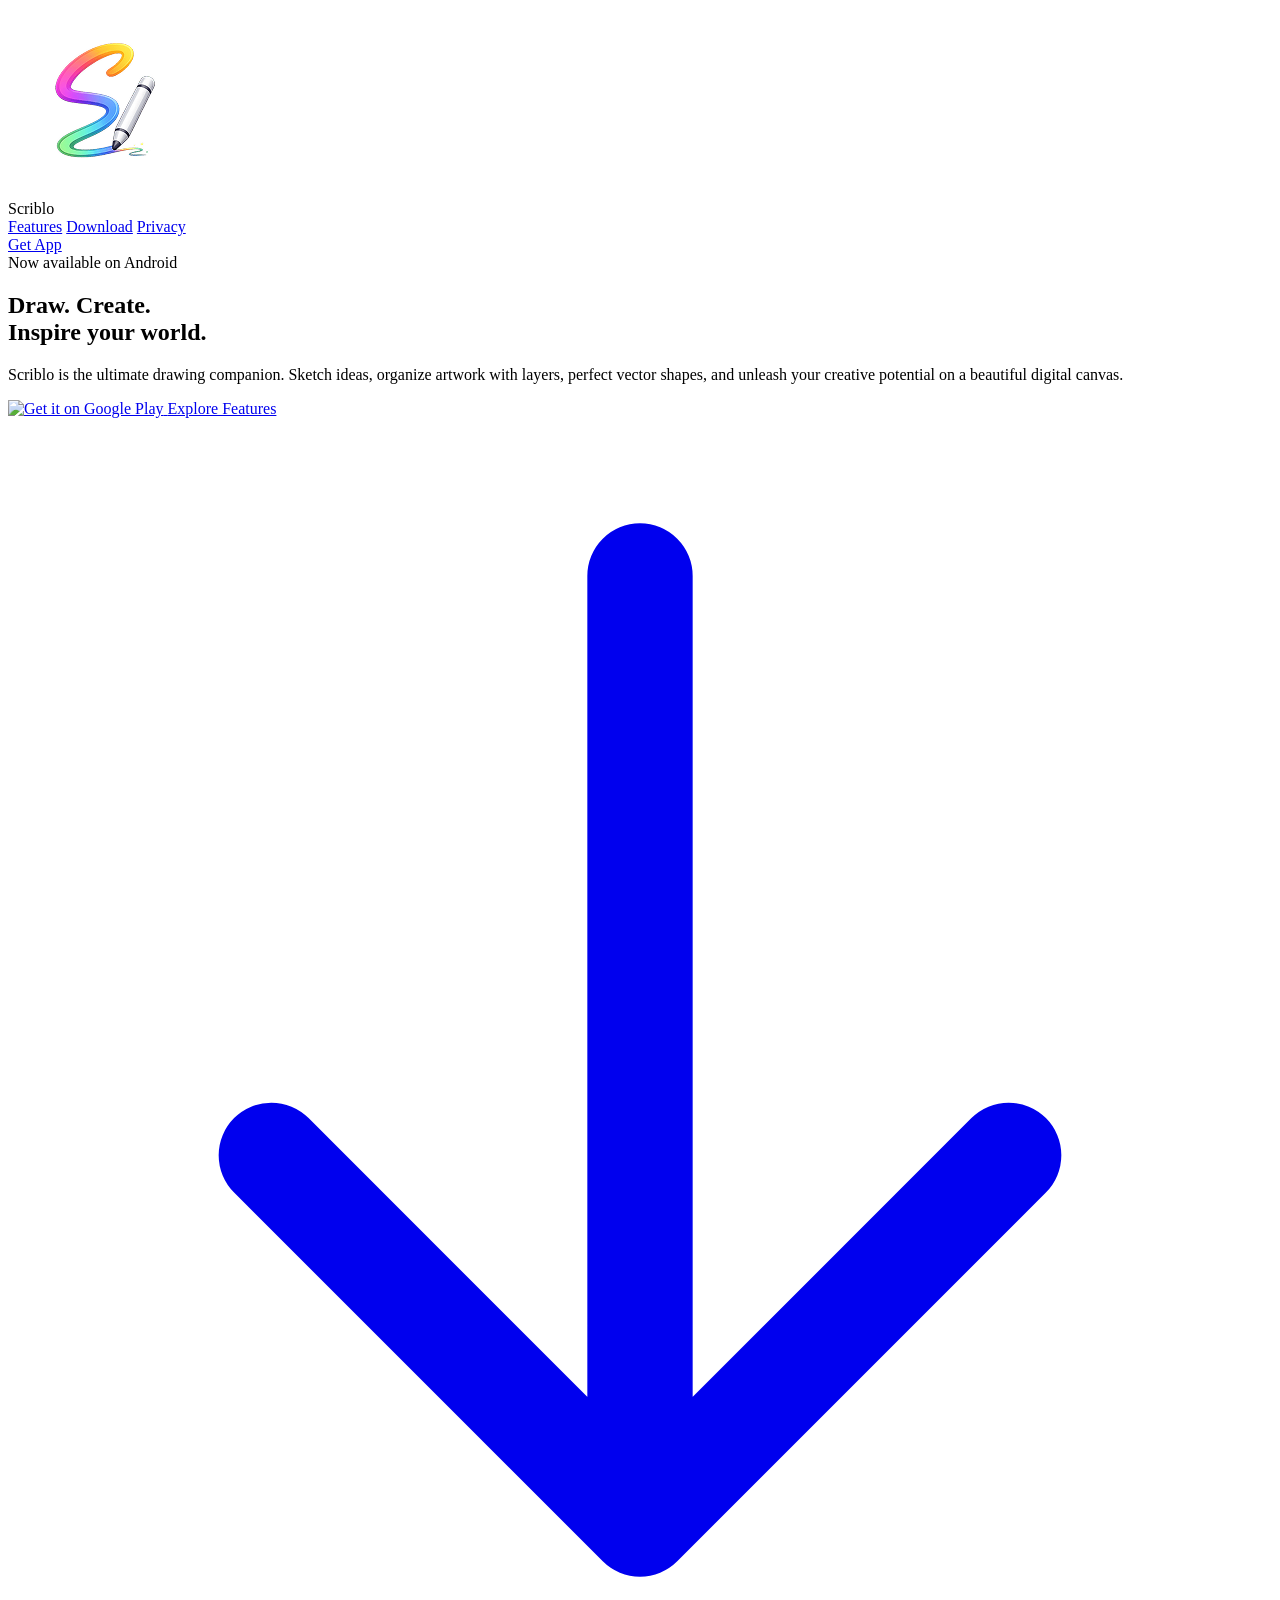
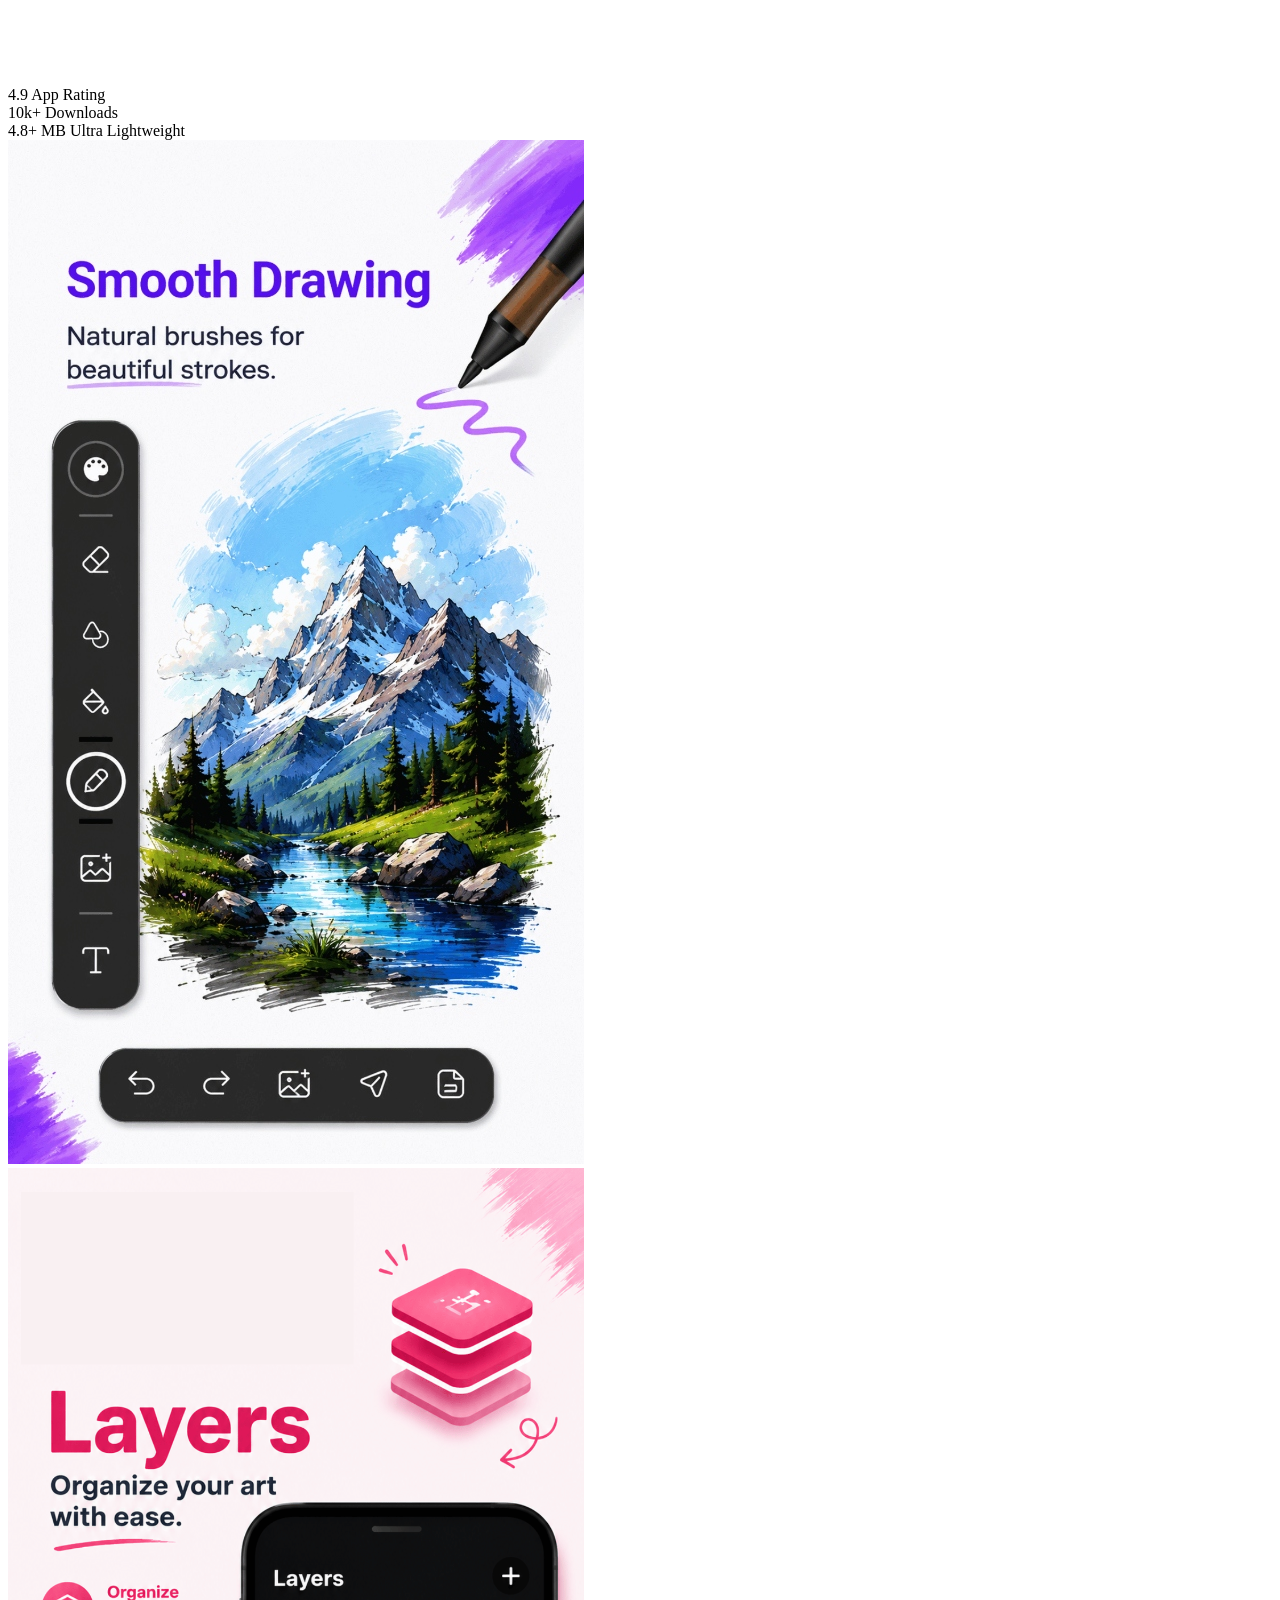
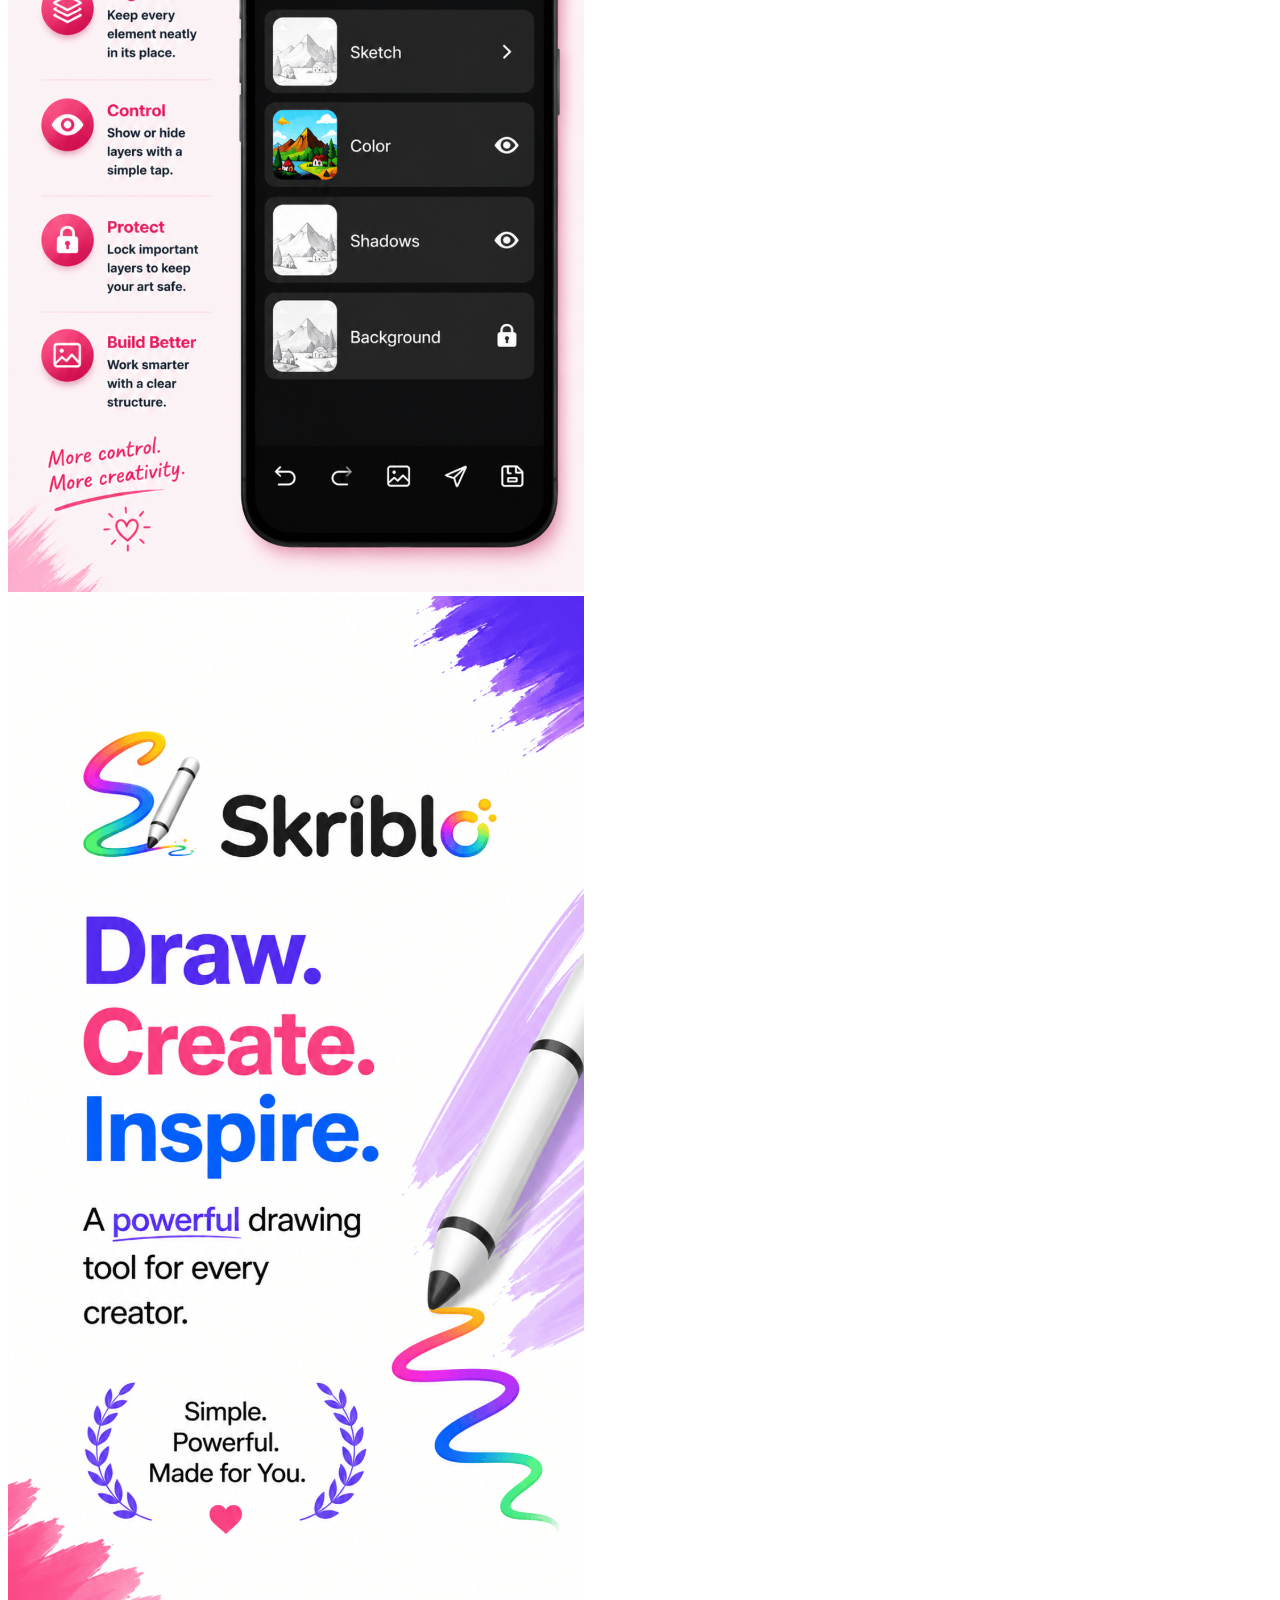
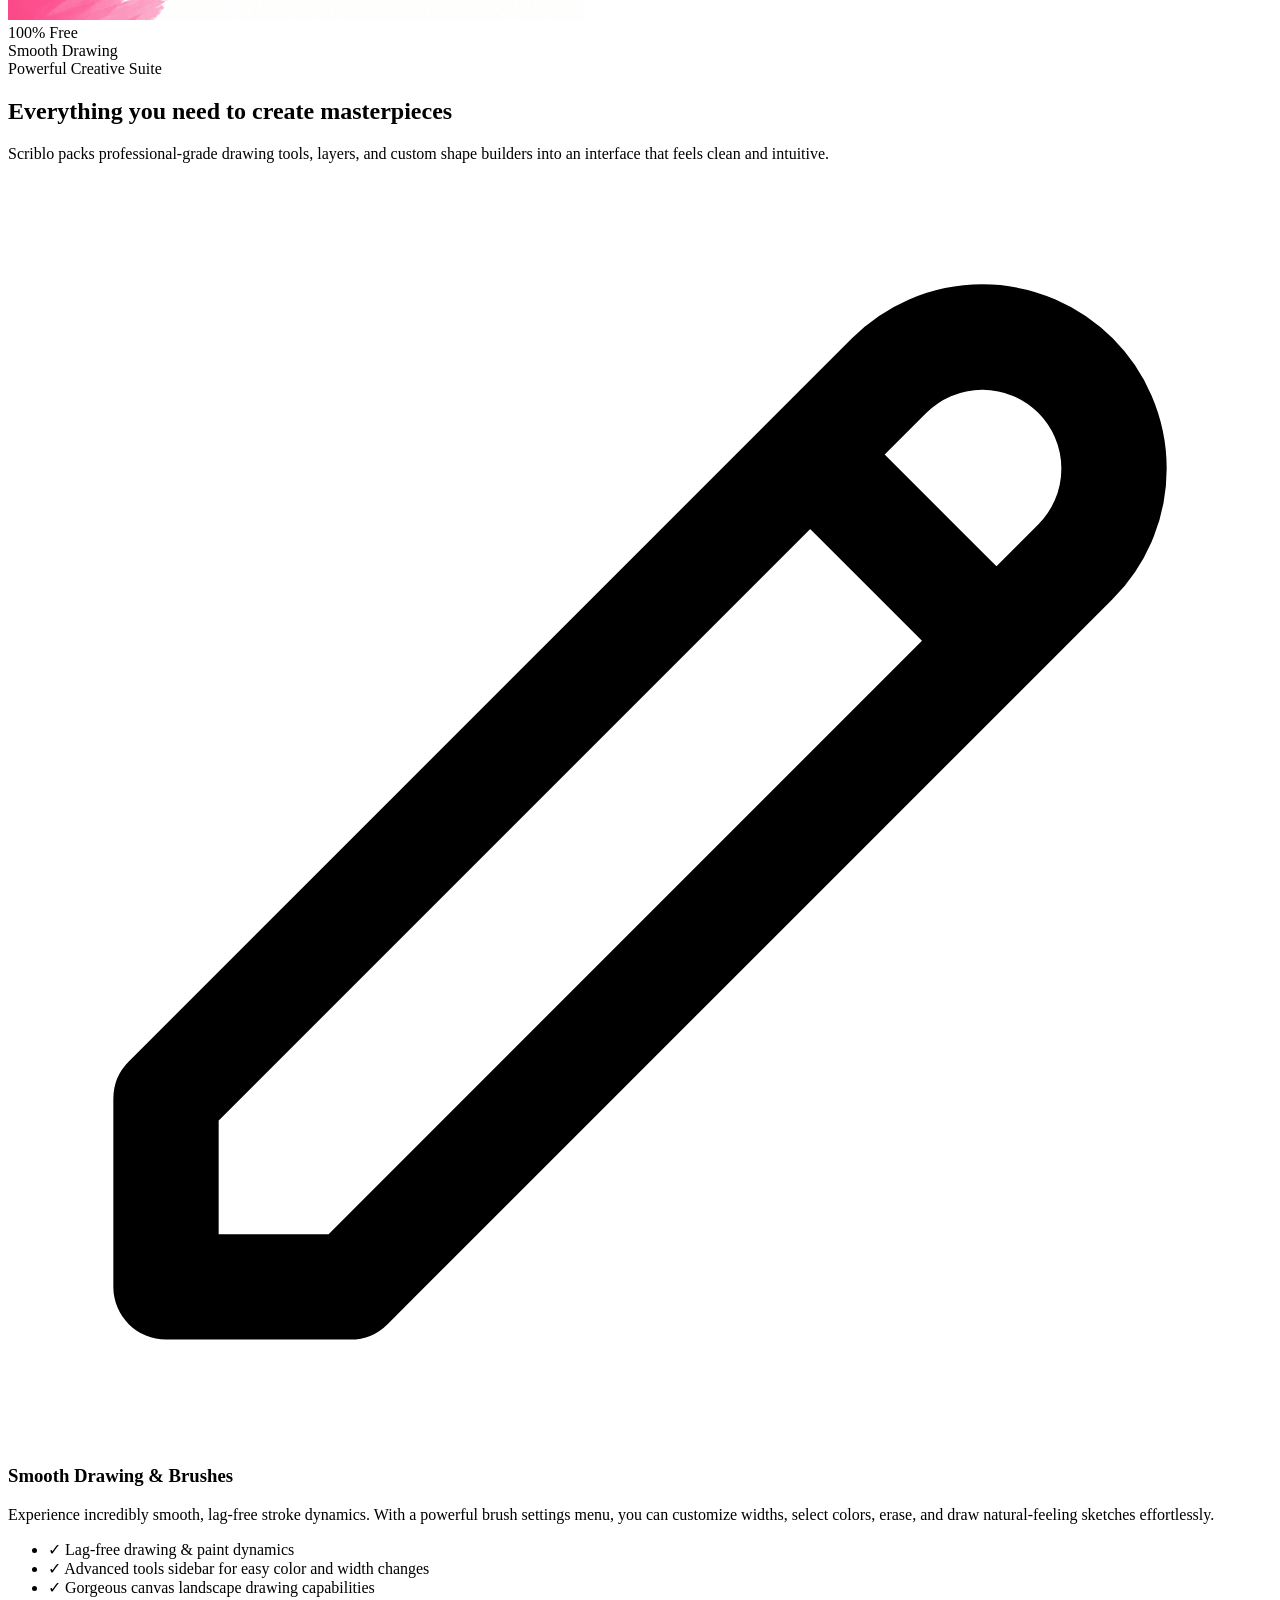
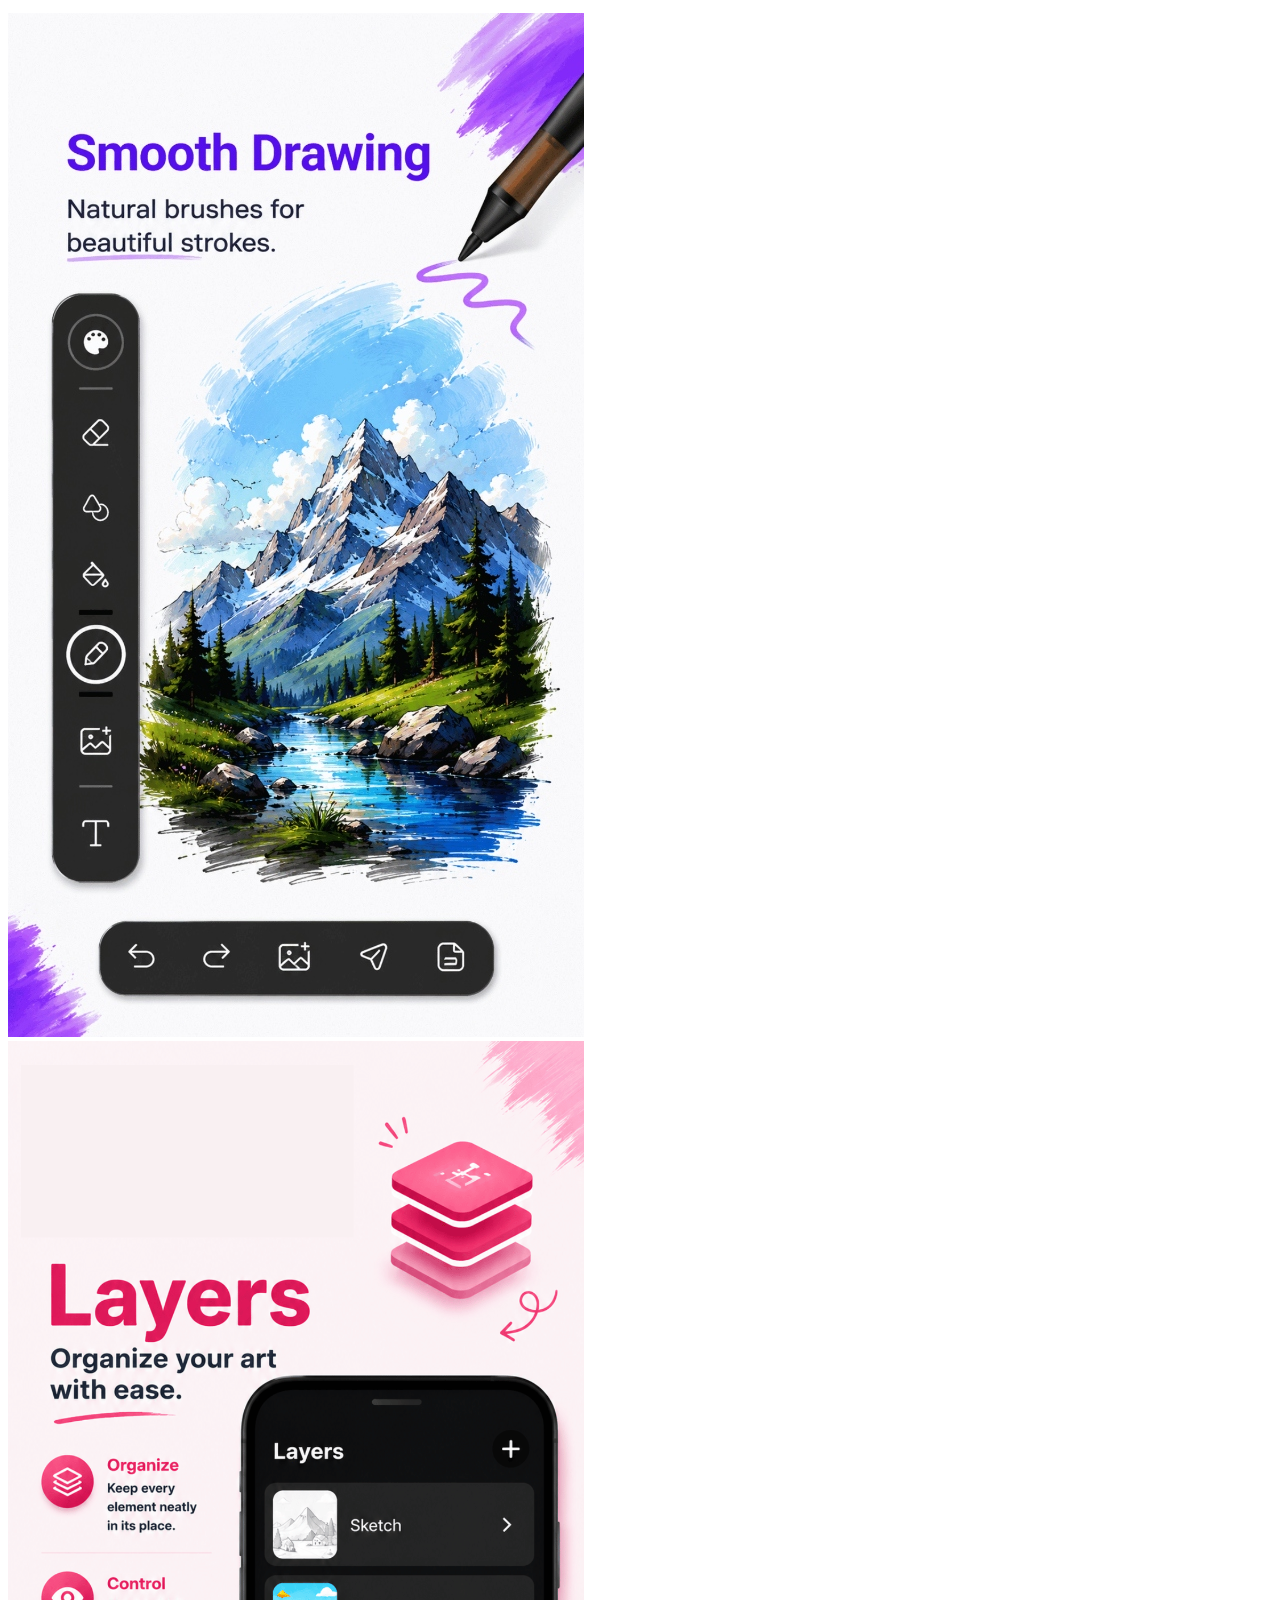
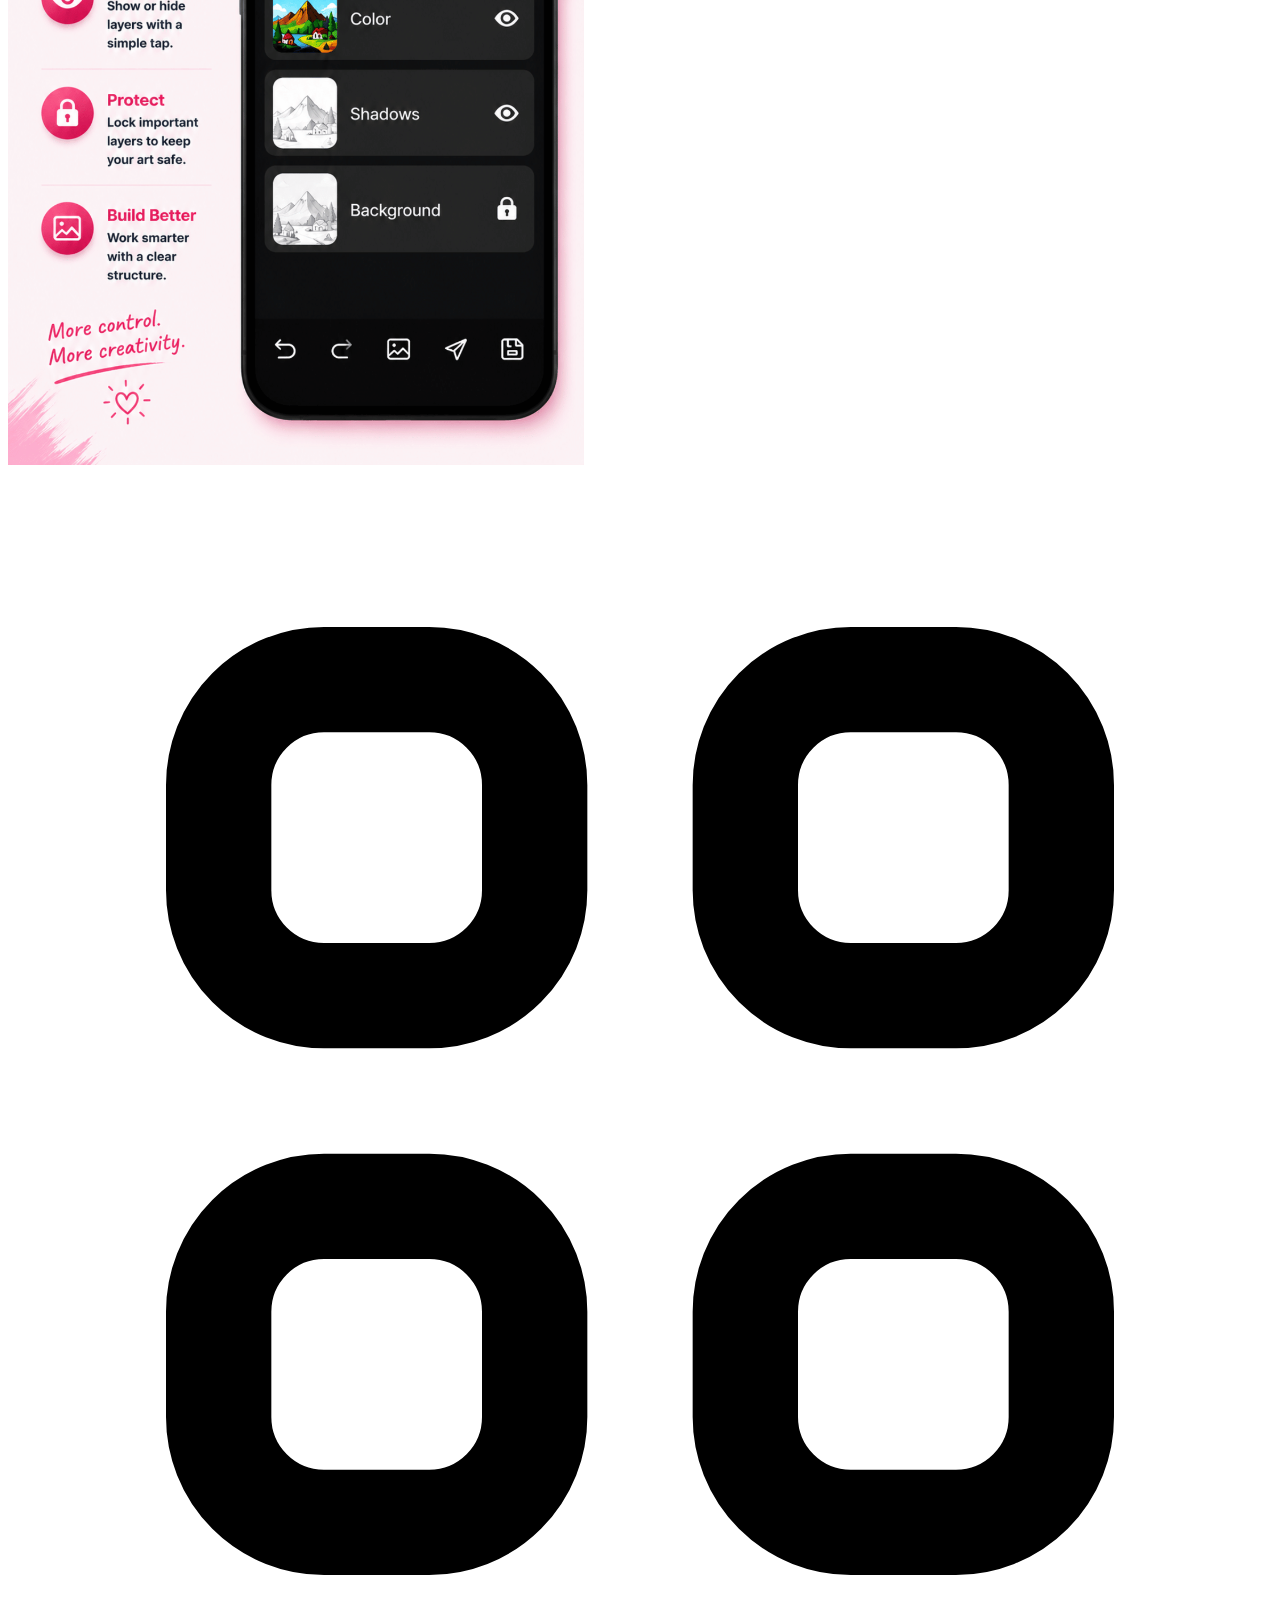
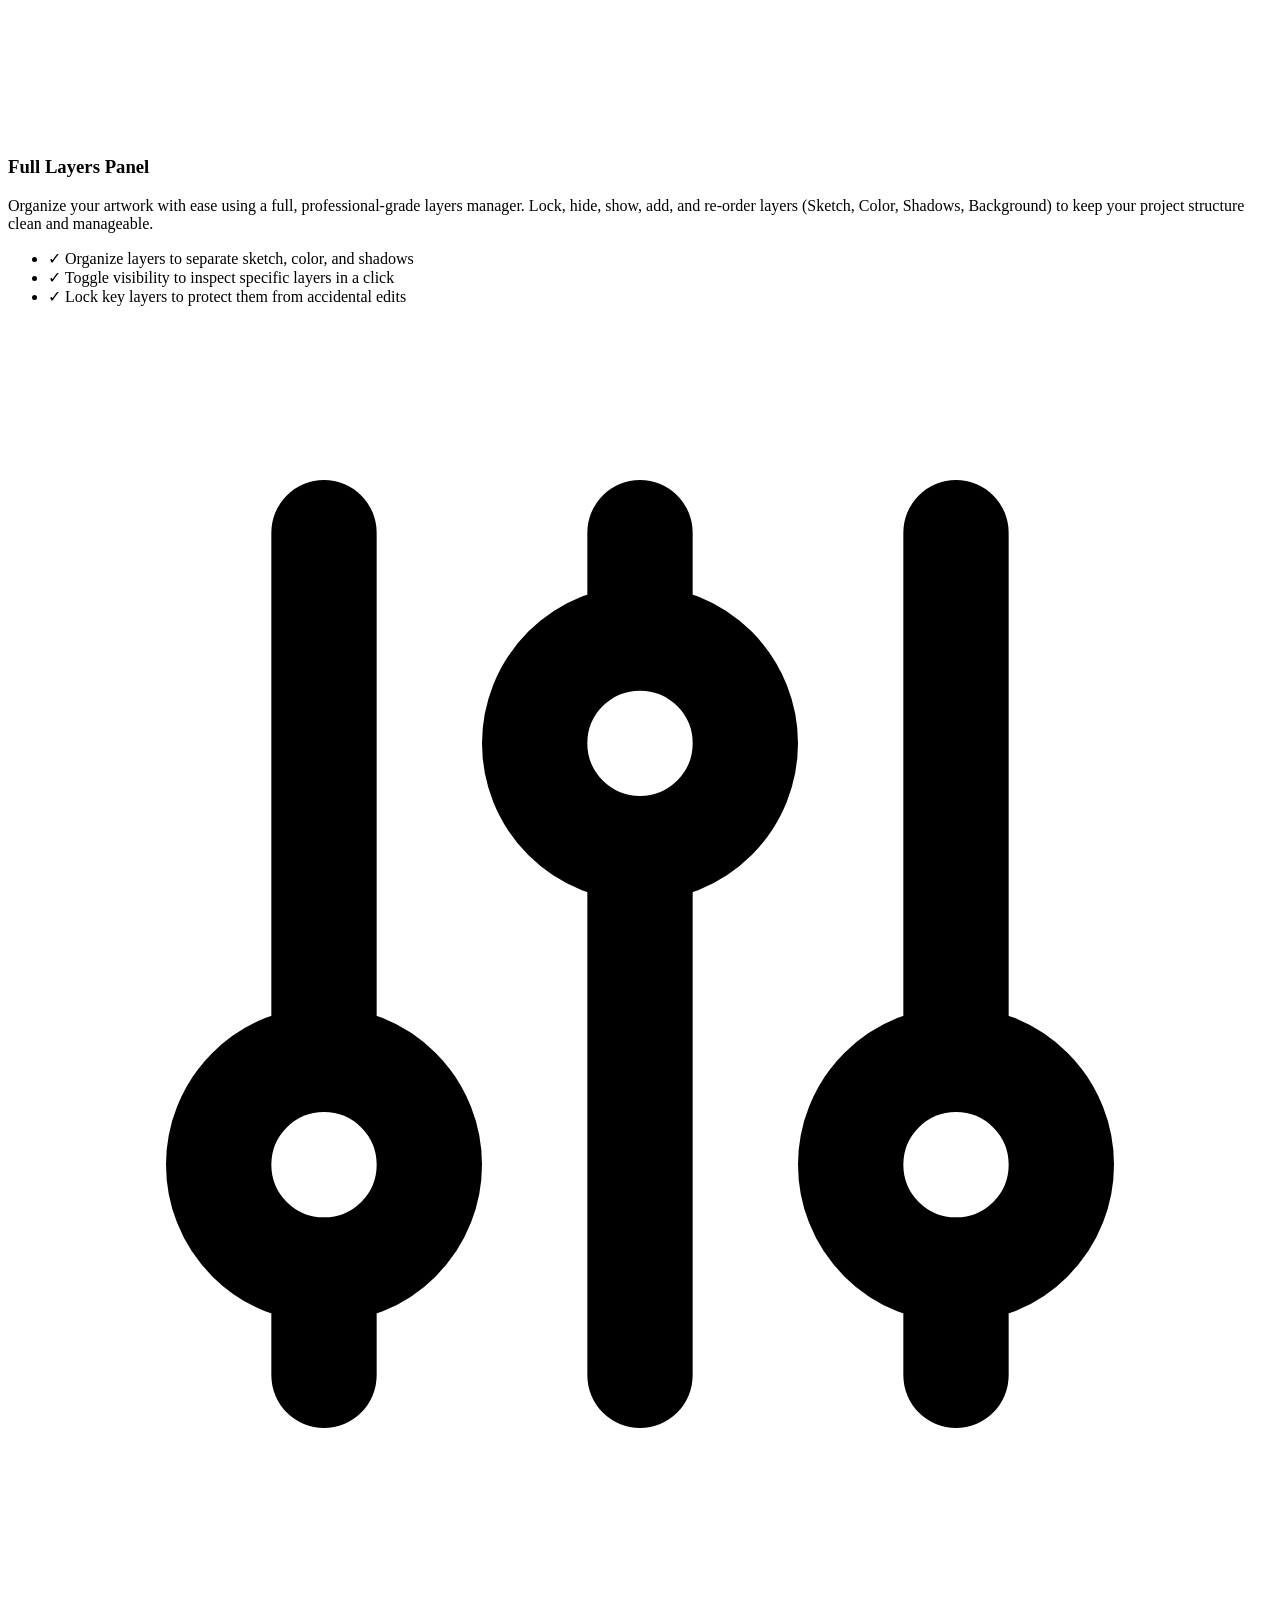
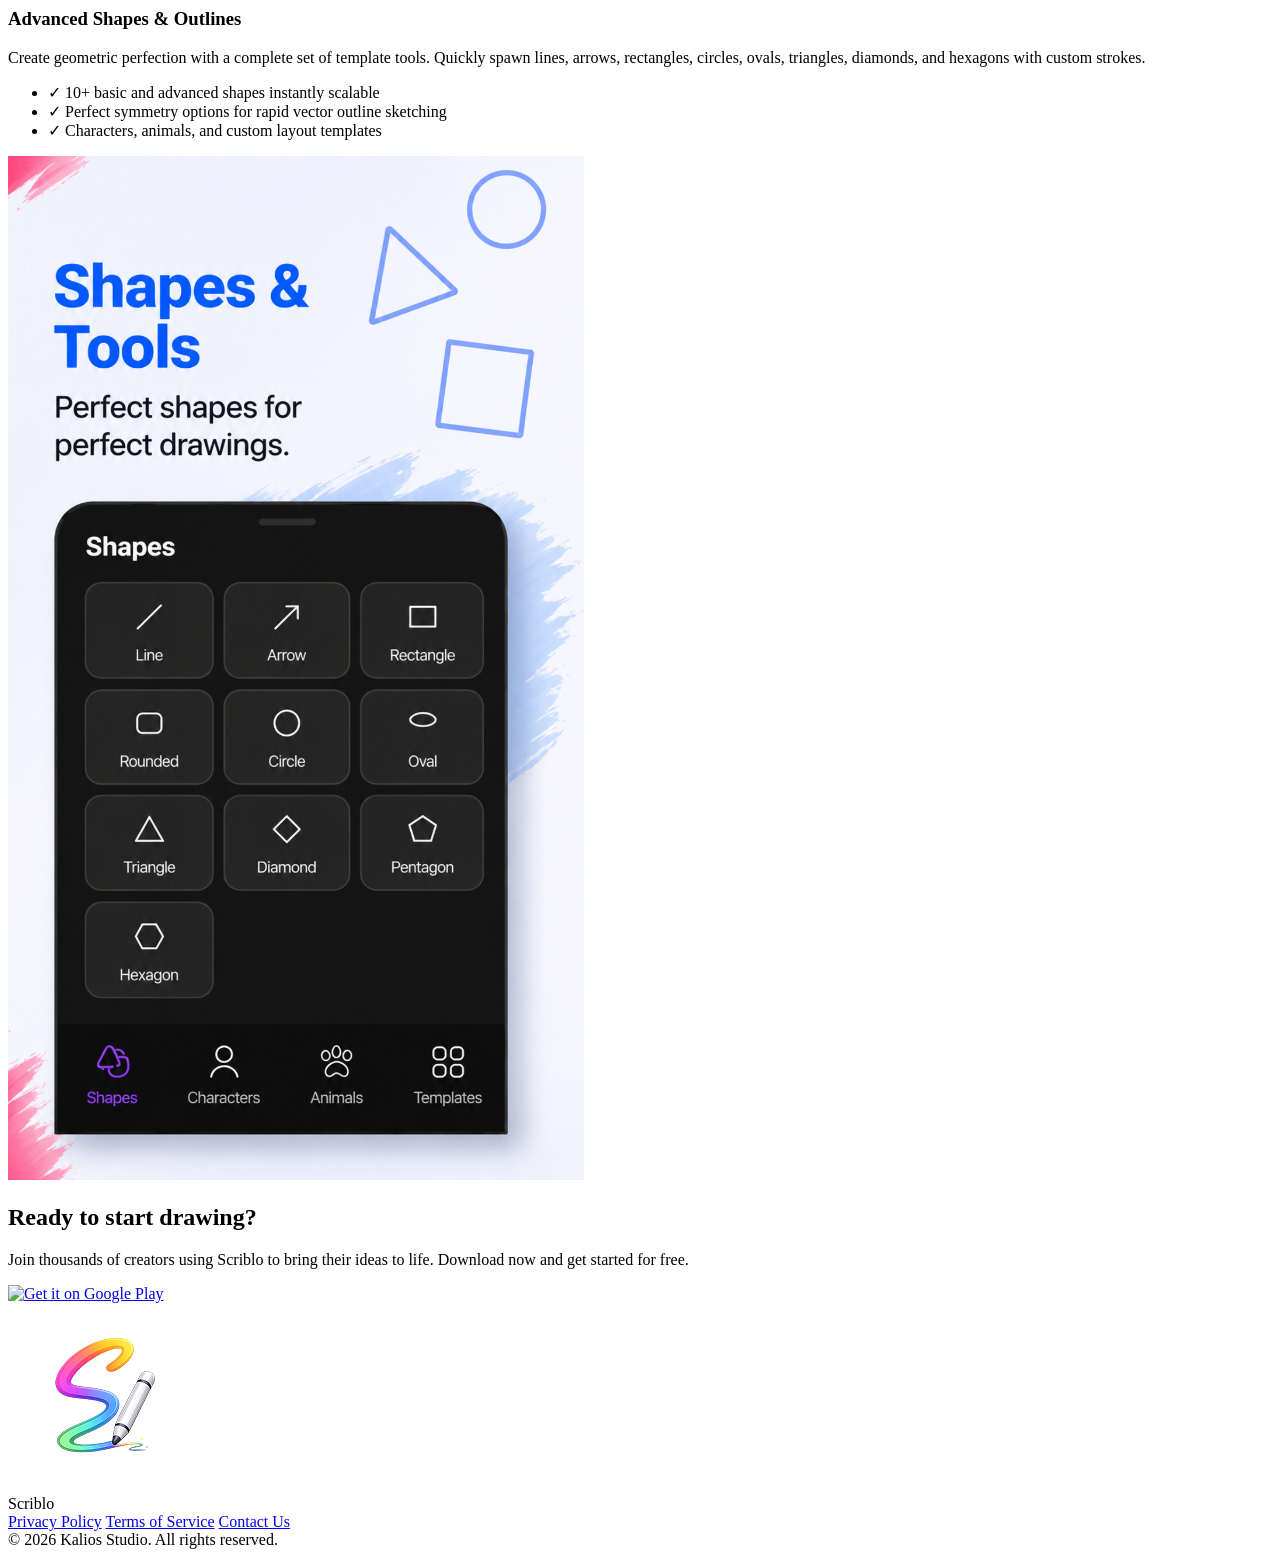
==== index.html @ 21ce4e2b "Add files via upload" ====
<!DOCTYPE html>
<html lang="en" class="scroll-smooth">
<head>
    <meta charset="UTF-8">
    <meta name="viewport" content="width=device-width, initial-scale=1.0">
    <meta name="description" content="Scriblo - The ultimate playground for your creativity. Draw, create stickers, and let your imagination run wild with our premium drawing app.">
    <title>Scriblo - Unleash Your Creativity</title>
    
    <!-- Google Fonts: Inter -->
    <link rel="preconnect" href="https://fonts.googleapis.com">
    <link rel="preconnect" href="https://fonts.gstatic.com" crossorigin>
    <link href="https://fonts.googleapis.com/css2?family=Inter:wght@400;500;600;700;800&display=swap" rel="stylesheet">
    
    <!-- Tailwind CSS -->
    <script src="https://cdn.tailwindcss.com"></script>
    <script>
        tailwind.config = {
            darkMode: 'class',
            theme: {
                extend: {
                    fontFamily: {
                        sans: ['Inter', 'sans-serif'],
                    },
                    colors: {
                        brand: {
                            50: '#f0f5ff',
                            100: '#e5edff',
                            200: '#cddbfe',
                            300: '#a4c2fe',
                            400: '#769cfc',
                            500: '#4f71f9',
                            600: '#354eee',
                            700: '#2a3bd7',
                            800: '#2532ae',
                            900: '#232f8b',
                            950: '#171e55',
                        },
                        dark: {
                            bg: '#0f172a',
                            surface: '#1e293b',
                            border: '#334155'
                        }
                    },
                    animation: {
                        'float': 'float 6s ease-in-out infinite',
                        'blob': 'blob 7s infinite',
                    },
                    keyframes: {
                        float: {
                            '0%, 100%': { transform: 'translateY(0)' },
                            '50%': { transform: 'translateY(-20px)' },
                        },
                        blob: {
                            '0%': { transform: 'translate(0px, 0px) scale(1)' },
                            '33%': { transform: 'translate(30px, -50px) scale(1.1)' },
                            '66%': { transform: 'translate(-20px, 20px) scale(0.9)' },
                            '100%': { transform: 'translate(0px, 0px) scale(1)' },
                        }
                    }
                }
            }
        }
    </script>
    
    <!-- Custom CSS -->
    <link rel="stylesheet" href="css/style.css">
</head>
<body class="bg-dark-bg text-slate-200 font-sans antialiased overflow-x-hidden selection:bg-brand-500 selection:text-white">

    <!-- Navigation -->
    <nav id="navbar" class="fixed w-full z-50 transition-all duration-300 bg-dark-bg/50 backdrop-blur-lg border-b border-white/10">
        <div class="max-w-7xl mx-auto px-6 py-4 flex justify-between items-center">
            <div class="flex items-center gap-3 cursor-pointer group">
                <div class="w-10 h-10 rounded-xl overflow-hidden bg-gradient-to-tr from-brand-600 to-purple-500 p-0.5 shadow-lg shadow-brand-500/20 group-hover:shadow-brand-500/40 transition-shadow">
                    <img src="assets/logo.png" alt="Scriblo Logo" class="w-full h-full object-cover rounded-[10px] bg-dark-surface">
                </div>
                <span class="text-2xl font-bold bg-clip-text text-transparent bg-gradient-to-r from-white to-slate-400">Scriblo</span>
            </div>
            <div class="hidden md:flex items-center gap-8">
                <a href="#features" class="text-sm font-medium text-slate-300 hover:text-white transition-colors">Features</a>
                <a href="#download" class="text-sm font-medium text-slate-300 hover:text-white transition-colors">Download</a>
                <a href="privacy.html" class="text-sm font-medium text-slate-300 hover:text-white transition-colors">Privacy</a>
            </div>
            <div class="flex items-center gap-4">
                <a href="#download" class="px-6 py-2.5 rounded-full bg-white text-dark-bg font-semibold text-sm hover:scale-105 hover:shadow-[0_0_20px_rgba(255,255,255,0.3)] transition-all duration-300 active:scale-95">
                    Get App
                </a>
            </div>
        </div>
    </nav>

    <!-- Hero Section -->
    <section class="relative min-h-screen flex items-center pt-28 pb-16 px-6 overflow-hidden">
        <!-- Background Ambient Effects -->
        <div class="absolute top-1/4 left-1/4 w-96 h-96 bg-brand-600/20 rounded-full mix-blend-screen filter blur-[100px] animate-blob"></div>
        <div class="absolute top-1/3 right-1/4 w-96 h-96 bg-purple-600/20 rounded-full mix-blend-screen filter blur-[100px] animate-blob animation-delay-2000"></div>
        <div class="absolute -bottom-32 left-1/2 w-96 h-96 bg-blue-600/20 rounded-full mix-blend-screen filter blur-[100px] animate-blob animation-delay-4000"></div>

        <div class="max-w-7xl mx-auto w-full grid grid-cols-1 lg:grid-cols-12 gap-12 items-center relative z-10">
            <!-- Hero Text -->
            <div class="flex flex-col gap-8 max-w-2xl lg:col-span-6">
                <div class="inline-flex items-center gap-2 px-4 py-2 rounded-full bg-white/5 border border-white/10 backdrop-blur-md w-fit">
                    <span class="flex w-2 h-2 rounded-full bg-green-400 animate-pulse"></span>
                    <span class="text-xs font-semibold tracking-wider text-slate-300 uppercase">Now available on Android</span>
                </div>
                
                <h1 class="text-5xl md:text-6xl font-black leading-tight tracking-tight text-white">
                    Draw. Create.<br>
                    <span class="text-transparent bg-clip-text bg-gradient-to-r from-brand-400 via-purple-400 to-pink-400">Inspire your world.</span>
                </h1>
                
                <p class="text-lg md:text-xl text-slate-400 leading-relaxed max-w-xl">
                    Scriblo is the ultimate drawing companion. Sketch ideas, organize artwork with layers, perfect vector shapes, and unleash your creative potential on a beautiful digital canvas.
                </p>
                
                <div class="flex flex-wrap items-center gap-4 mt-4">
                    <a href="#download" class="inline-block hover:scale-105 transition-transform duration-300">
                        <img alt="Get it on Google Play" src="https://play.google.com/intl/en_us/badges/static/images/badges/en_badge_web_generic.png" class="h-16" />
                    </a>
                    <a href="#features" class="px-8 py-4 rounded-full bg-white/5 border border-white/10 text-white font-semibold text-lg hover:bg-white/10 transition-all duration-300 hover:-translate-y-1 active:translate-y-0 flex items-center gap-2">
                        <span>Explore Features</span>
                        <svg class="w-5 h-5" fill="none" stroke="currentColor" viewBox="0 0 24 24"><path stroke-linecap="round" stroke-linejoin="round" stroke-width="2" d="M19 14l-7 7m0 0l-7-7m7 7V3"></path></svg>
                    </a>
                </div>
                
                <div class="flex items-center gap-6 mt-8 pt-8 border-t border-white/10">
                    <div class="flex flex-col">
                        <span class="text-3xl font-bold text-white">4.9</span>
                        <span class="text-sm text-slate-400">App Rating</span>
                    </div>
                    <div class="w-px h-12 bg-white/10"></div>
                    <div class="flex flex-col">
                        <span class="text-3xl font-bold text-white">10k+</span>
                        <span class="text-sm text-slate-400">Downloads</span>
                    </div>
                    <div class="w-px h-12 bg-white/10"></div>
                    <div class="flex flex-col">
                        <span class="text-3xl font-bold text-white">4.8+ MB</span>
                        <span class="text-sm text-slate-400">Ultra Lightweight</span>
                    </div>
                </div>
            </div>
            
            <!-- Hero Image Collage -->
            <div class="relative w-full h-[550px] flex justify-center items-center lg:col-span-6 mt-12 lg:mt-0">
                <!-- Background glow -->
                <div class="absolute w-[80%] h-[80%] bg-gradient-to-tr from-brand-500/20 to-purple-500/20 rounded-full filter blur-3xl"></div>
                
                <!-- Left floating phone mockup (tilted left, behind) -->
                <div class="absolute left-4 md:left-12 top-1/2 -translate-y-1/2 w-[180px] sm:w-[200px] h-[360px] sm:h-[400px] rounded-[2rem] border border-white/10 bg-dark-surface/80 p-1.5 shadow-2xl rotate-[-12deg] -translate-x-8 scale-90 opacity-80 hover:opacity-100 hover:scale-95 transition-all duration-500 hover:z-30 hover:rotate-[-6deg] group/left z-10">
                    <div class="w-full h-full rounded-[1.75rem] overflow-hidden bg-slate-900 relative">
                        <img src="assets/smooth-drawing.jpg" alt="Smooth Drawing App Screen" class="w-full h-full object-cover">
                        <div class="absolute inset-0 bg-gradient-to-t from-dark-bg/40 to-transparent"></div>
                    </div>
                </div>

                <!-- Right floating phone mockup (tilted right, behind) -->
                <div class="absolute right-4 md:right-12 top-1/2 -translate-y-1/2 w-[180px] sm:w-[200px] h-[360px] sm:h-[400px] rounded-[2rem] border border-white/10 bg-dark-surface/80 p-1.5 shadow-2xl rotate-[12deg] translate-x-8 scale-90 opacity-80 hover:opacity-100 hover:scale-95 transition-all duration-500 hover:z-30 hover:rotate-[6deg] group/right z-10">
                    <div class="w-full h-full rounded-[1.75rem] overflow-hidden bg-slate-900 relative">
                        <img src="assets/layers.png" alt="Layers Management App Screen" class="w-full h-full object-cover">
                        <div class="absolute inset-0 bg-gradient-to-t from-dark-bg/40 to-transparent"></div>
                    </div>
                </div>

                <!-- Center Phone Mockup (focused, in front) -->
                <div class="absolute top-1/2 -translate-y-1/2 w-[220px] sm:w-[240px] h-[440px] sm:h-[480px] rounded-[2.5rem] border border-white/20 bg-dark-surface/90 p-2 shadow-[0_20px_50px_rgba(0,0,0,0.8)] z-20 hover:scale-105 transition-all duration-500 animate-float group/center">
                    <!-- Speaker/Notch -->
                    <div class="absolute top-4 left-1/2 -translate-x-1/2 w-28 h-5 bg-black rounded-full z-30 flex items-center justify-center">
                        <div class="w-12 h-1 bg-neutral-800 rounded-full"></div>
                    </div>
                    <div class="w-full h-full rounded-[2.25rem] overflow-hidden bg-slate-950 relative border border-white/5">
                        <img src="assets/skriblo-hero.png" alt="Skriblo Main Screen" class="w-full h-full object-cover">
                        <div class="absolute inset-0 bg-gradient-to-t from-dark-bg/20 to-transparent"></div>
                    </div>
                    
                    <!-- Floating badge left -->
                    <div class="absolute -left-12 sm:-left-16 bottom-20 px-3 py-1.5 bg-dark-surface/95 backdrop-blur-md border border-white/10 rounded-xl shadow-xl flex items-center gap-2 group-hover/center:-translate-x-2 transition-transform duration-300">
                        <span class="w-2 h-2 rounded-full bg-brand-400"></span>
                        <span class="text-[10px] font-bold text-white tracking-wide">100% Free</span>
                    </div>
                    
                    <!-- Floating badge right -->
                    <div class="absolute -right-12 sm:-right-16 top-24 px-3 py-1.5 bg-dark-surface/95 backdrop-blur-md border border-white/10 rounded-xl shadow-xl flex items-center gap-2 group-hover/center:translate-x-2 transition-transform duration-300">
                        <span class="w-2 h-2 rounded-full bg-pink-400"></span>
                        <span class="text-[10px] font-bold text-white tracking-wide">Smooth Drawing</span>
                    </div>
                </div>
            </div>
        </div>
    </section>

    <!-- Features Section -->
    <section id="features" class="py-32 px-6 relative overflow-hidden border-t border-white/5 bg-slate-950/20">
        <!-- Radial accent background -->
        <div class="absolute top-1/2 left-1/2 -translate-x-1/2 -translate-y-1/2 w-[600px] h-[600px] bg-brand-500/5 rounded-full filter blur-[150px] pointer-events-none"></div>

        <div class="max-w-7xl mx-auto">
            <div class="text-center max-w-3xl mx-auto mb-28">
                <div class="inline-flex items-center gap-2 px-3 py-1 rounded-full bg-brand-500/10 border border-brand-500/20 text-brand-400 text-xs font-semibold mb-4 tracking-wider uppercase">
                    Powerful Creative Suite
                </div>
                <h2 class="text-4xl md:text-5xl font-black mb-6 tracking-tight text-white">Everything you need to <span class="text-transparent bg-clip-text bg-gradient-to-r from-brand-400 to-purple-400">create masterpieces</span></h2>
                <p class="text-lg text-slate-400 leading-relaxed">Scriblo packs professional-grade drawing tools, layers, and custom shape builders into an interface that feels clean and intuitive.</p>
            </div>
            
            <div class="flex flex-col gap-32">
                <!-- Feature 1: Smooth Drawing -->
                <div class="grid grid-cols-1 lg:grid-cols-2 gap-16 items-center">
                    <div class="flex flex-col gap-6 order-2 lg:order-1">
                        <div class="w-12 h-12 rounded-2xl bg-purple-500/10 border border-purple-500/20 flex items-center justify-center text-purple-400">
                            <svg class="w-6 h-6" fill="none" viewBox="0 0 24 24" stroke="currentColor"><path stroke-linecap="round" stroke-linejoin="round" stroke-width="2" d="M15.232 5.232l3.536 3.536m-2.036-5.036a2.5 2.5 0 113.536 3.536L6.5 21.036H3v-3.572L16.732 3.732z" /></svg>
                        </div>
                        <h3 class="text-3xl md:text-4xl font-extrabold text-white">Smooth Drawing & Brushes</h3>
                        <p class="text-slate-400 text-lg leading-relaxed">
                            Experience incredibly smooth, lag-free stroke dynamics. With a powerful brush settings menu, you can customize widths, select colors, erase, and draw natural-feeling sketches effortlessly.
                        </p>
                        <ul class="flex flex-col gap-3 mt-2 text-slate-300">
                            <li class="flex items-center gap-3">
                                <span class="w-5 h-5 rounded-full bg-purple-500/20 border border-purple-500/30 flex items-center justify-center text-purple-400 text-xs font-bold flex-shrink-0">✓</span>
                                <span>Lag-free drawing & paint dynamics</span>
                            </li>
                            <li class="flex items-center gap-3">
                                <span class="w-5 h-5 rounded-full bg-purple-500/20 border border-purple-500/30 flex items-center justify-center text-purple-400 text-xs font-bold flex-shrink-0">✓</span>
                                <span>Advanced tools sidebar for easy color and width changes</span>
                            </li>
                            <li class="flex items-center gap-3">
                                <span class="w-5 h-5 rounded-full bg-purple-500/20 border border-purple-500/30 flex items-center justify-center text-purple-400 text-xs font-bold flex-shrink-0">✓</span>
                                <span>Gorgeous canvas landscape drawing capabilities</span>
                            </li>
                        </ul>
                    </div>
                    
                    <div class="relative order-1 lg:order-2 flex justify-center items-center group">
                        <div class="absolute inset-0 bg-gradient-to-tr from-purple-500/10 to-pink-500/10 rounded-[2.5rem] transform rotate-2 scale-105 filter blur-xl group-hover:scale-110 transition-all duration-500"></div>
                        <div class="relative w-full max-w-[320px] sm:max-w-[360px] aspect-[9/16] rounded-[2.5rem] border border-white/10 bg-dark-surface/50 backdrop-blur-xl p-2 shadow-2xl overflow-hidden hover:-translate-y-2 transition-transform duration-500">
                            <img src="assets/smooth-drawing.jpg" alt="Smooth Drawing App Interface" class="w-full h-full object-cover rounded-[2.25rem]">
                        </div>
                    </div>
                </div>

                <!-- Feature 2: Layers & Organization -->
                <div class="grid grid-cols-1 lg:grid-cols-2 gap-16 items-center">
                    <div class="relative flex justify-center items-center group">
                        <div class="absolute inset-0 bg-gradient-to-tr from-pink-500/10 to-orange-500/10 rounded-[2.5rem] transform -rotate-2 scale-105 filter blur-xl group-hover:scale-110 transition-all duration-500"></div>
                        <div class="relative w-full max-w-[320px] sm:max-w-[360px] aspect-[9/16] rounded-[2.5rem] border border-white/10 bg-dark-surface/50 backdrop-blur-xl p-2 shadow-2xl overflow-hidden hover:-translate-y-2 transition-transform duration-500">
                            <img src="assets/layers.png" alt="Layers Management App Interface" class="w-full h-full object-cover rounded-[2.25rem]">
                        </div>
                    </div>

                    <div class="flex flex-col gap-6">
                        <div class="w-12 h-12 rounded-2xl bg-pink-500/10 border border-pink-500/20 flex items-center justify-center text-pink-400">
                            <svg class="w-6 h-6" fill="none" viewBox="0 0 24 24" stroke="currentColor"><path stroke-linecap="round" stroke-linejoin="round" stroke-width="2" d="M4 6a2 2 0 012-2h2a2 2 0 012 2v2a2 2 0 01-2 2H6a2 2 0 01-2-2V6zM14 6a2 2 0 012-2h2a2 2 0 012 2v2a2 2 0 01-2 2h-2a2 2 0 01-2-2V6zM4 16a2 2 0 012-2h2a2 2 0 012 2v2a2 2 0 01-2 2H6a2 2 0 01-2-2v-2zM14 16a2 2 0 012-2h2a2 2 0 012 2v2a2 2 0 01-2 2h-2a2 2 0 01-2-2v-2z" /></svg>
                        </div>
                        <h3 class="text-3xl md:text-4xl font-extrabold text-white">Full Layers Panel</h3>
                        <p class="text-slate-400 text-lg leading-relaxed">
                            Organize your artwork with ease using a full, professional-grade layers manager. Lock, hide, show, add, and re-order layers (Sketch, Color, Shadows, Background) to keep your project structure clean and manageable.
                        </p>
                        <ul class="flex flex-col gap-3 mt-2 text-slate-300">
                            <li class="flex items-center gap-3">
                                <span class="w-5 h-5 rounded-full bg-pink-500/20 border border-pink-500/30 flex items-center justify-center text-pink-400 text-xs font-bold flex-shrink-0">✓</span>
                                <span>Organize layers to separate sketch, color, and shadows</span>
                            </li>
                            <li class="flex items-center gap-3">
                                <span class="w-5 h-5 rounded-full bg-pink-500/20 border border-pink-500/30 flex items-center justify-center text-pink-400 text-xs font-bold flex-shrink-0">✓</span>
                                <span>Toggle visibility to inspect specific layers in a click</span>
                            </li>
                            <li class="flex items-center gap-3">
                                <span class="w-5 h-5 rounded-full bg-pink-500/20 border border-pink-500/30 flex items-center justify-center text-pink-400 text-xs font-bold flex-shrink-0">✓</span>
                                <span>Lock key layers to protect them from accidental edits</span>
                            </li>
                        </ul>
                    </div>
                </div>

                <!-- Feature 3: Shapes & Tools -->
                <div class="grid grid-cols-1 lg:grid-cols-2 gap-16 items-center">
                    <div class="flex flex-col gap-6 order-2 lg:order-1">
                        <div class="w-12 h-12 rounded-2xl bg-blue-500/10 border border-blue-500/20 flex items-center justify-center text-blue-400">
                            <svg class="w-6 h-6" fill="none" viewBox="0 0 24 24" stroke="currentColor"><path stroke-linecap="round" stroke-linejoin="round" stroke-width="2" d="M12 6V4m0 2a2 2 0 100 4m0-4a2 2 0 110 4m-6 8a2 2 0 100-4m0 4a2 2 0 110-4m0 4v2m0-6V4m6 6v10m6-2a2 2 0 100-4m0 4a2 2 0 110-4m0 4v2m0-6V4" /></svg>
                        </div>
                        <h3 class="text-3xl md:text-4xl font-extrabold text-white">Advanced Shapes & Outlines</h3>
                        <p class="text-slate-400 text-lg leading-relaxed">
                            Create geometric perfection with a complete set of template tools. Quickly spawn lines, arrows, rectangles, circles, ovals, triangles, diamonds, and hexagons with custom strokes.
                        </p>
                        <ul class="flex flex-col gap-3 mt-2 text-slate-300">
                            <li class="flex items-center gap-3">
                                <span class="w-5 h-5 rounded-full bg-blue-500/20 border border-blue-500/30 flex items-center justify-center text-blue-400 text-xs font-bold flex-shrink-0">✓</span>
                                <span>10+ basic and advanced shapes instantly scalable</span>
                            </li>
                            <li class="flex items-center gap-3">
                                <span class="w-5 h-5 rounded-full bg-blue-500/20 border border-blue-500/30 flex items-center justify-center text-blue-400 text-xs font-bold flex-shrink-0">✓</span>
                                <span>Perfect symmetry options for rapid vector outline sketching</span>
                            </li>
                            <li class="flex items-center gap-3">
                                <span class="w-5 h-5 rounded-full bg-blue-500/20 border border-blue-500/30 flex items-center justify-center text-blue-400 text-xs font-bold flex-shrink-0">✓</span>
                                <span>Characters, animals, and custom layout templates</span>
                            </li>
                        </ul>
                    </div>
                    
                    <div class="relative order-1 lg:order-2 flex justify-center items-center group">
                        <div class="absolute inset-0 bg-gradient-to-tr from-blue-500/10 to-cyan-500/10 rounded-[2.5rem] transform rotate-2 scale-105 filter blur-xl group-hover:scale-110 transition-all duration-500"></div>
                        <div class="relative w-full max-w-[320px] sm:max-w-[360px] aspect-[9/16] rounded-[2.5rem] border border-white/10 bg-dark-surface/50 backdrop-blur-xl p-2 shadow-2xl overflow-hidden hover:-translate-y-2 transition-transform duration-500">
                            <img src="assets/shapes-tools.png" alt="Shapes and Templates App Interface" class="w-full h-full object-cover rounded-[2.25rem]">
                        </div>
                    </div>
                </div>
            </div>
        </div>
    </section>

    <!-- Download CTA Section -->
    <section id="download" class="py-24 px-6">
        <div class="max-w-5xl mx-auto relative rounded-[3rem] overflow-hidden">
            <!-- CTA Background -->
            <div class="absolute inset-0 bg-gradient-to-r from-brand-900 to-purple-900"></div>
            <div class="absolute inset-0 bg-[url('[data-uri]')] [mask-image:linear-gradient(to_bottom,white,transparent)]"></div>
            
            <div class="relative z-10 p-12 md:p-20 text-center flex flex-col items-center">
                <h2 class="text-4xl md:text-6xl font-bold mb-6 text-white">Ready to start drawing?</h2>
                <p class="text-xl text-brand-100 max-w-2xl mb-10">Join thousands of creators using Scriblo to bring their ideas to life. Download now and get started for free.</p>
                
                <a href="#" class="inline-block hover:scale-105 hover:shadow-[0_0_40px_rgba(255,255,255,0.2)] rounded-2xl transition-all duration-300">
                    <img alt="Get it on Google Play" src="https://play.google.com/intl/en_us/badges/static/images/badges/en_badge_web_generic.png" class="h-20" />
                </a>
            </div>
        </div>
    </section>

    <!-- Footer -->
    <footer class="border-t border-white/5 py-12 px-6">
        <div class="max-w-7xl mx-auto flex flex-col md:flex-row justify-between items-center gap-6">
            <div class="flex items-center gap-3">
                <div class="w-8 h-8 rounded-lg overflow-hidden bg-gradient-to-tr from-brand-600 to-purple-500 p-0.5">
                    <img src="assets/logo.png" alt="Scriblo Logo" class="w-full h-full object-cover rounded-[6px] bg-dark-surface">
                </div>
                <span class="text-xl font-bold text-white">Scriblo</span>
            </div>
            
            <div class="flex items-center gap-6 text-sm text-slate-400">
                <a href="privacy.html" class="hover:text-white transition-colors">Privacy Policy</a>
                <a href="#" class="hover:text-white transition-colors">Terms of Service</a>
                <a href="#" class="hover:text-white transition-colors">Contact Us</a>
            </div>
            
            <div class="text-sm text-slate-500">
                &copy; 2026 Kalios Studio. All rights reserved.
            </div>
        </div>
    </footer>

    <!-- Scripts -->
    <script src="js/script.js"></script>
</body>
</html>
---- css/style.css ----
/* Custom Styles for Scriblo Web */

/* Custom Scrollbar */
::-webkit-scrollbar {
    width: 10px;
}

::-webkit-scrollbar-track {
    background: #0f172a;
}

::-webkit-scrollbar-thumb {
    background: #334155;
    border-radius: 5px;
}

::-webkit-scrollbar-thumb:hover {
    background: #4f71f9;
}

/* Base Styles */
html {
    scroll-behavior: smooth;
}

body {
    -webkit-font-smoothing: antialiased;
    -moz-osx-font-smoothing: grayscale;
}

/* Animations */
.animation-delay-2000 {
    animation-delay: 2s;
}

.animation-delay-4000 {
    animation-delay: 4s;
}

/* Feature Card Hover Effects */
.feature-card {
    transform: translateY(0);
    transition: transform 0.4s cubic-bezier(0.175, 0.885, 0.32, 1.275), box-shadow 0.4s ease;
}

.feature-card:hover {
    transform: translateY(-10px);
    box-shadow: 0 20px 40px -10px rgba(0, 0, 0, 0.5);
}

/* Navbar Scroll State */
.navbar-scrolled {
    background: rgba(15, 23, 42, 0.8);
    box-shadow: 0 4px 30px rgba(0, 0, 0, 0.1);
    backdrop-filter: blur(16px);
    -webkit-backdrop-filter: blur(16px);
    border-bottom: 1px solid rgba(255, 255, 255, 0.05);
    padding-top: 0.5rem;
    padding-bottom: 0.5rem;
}
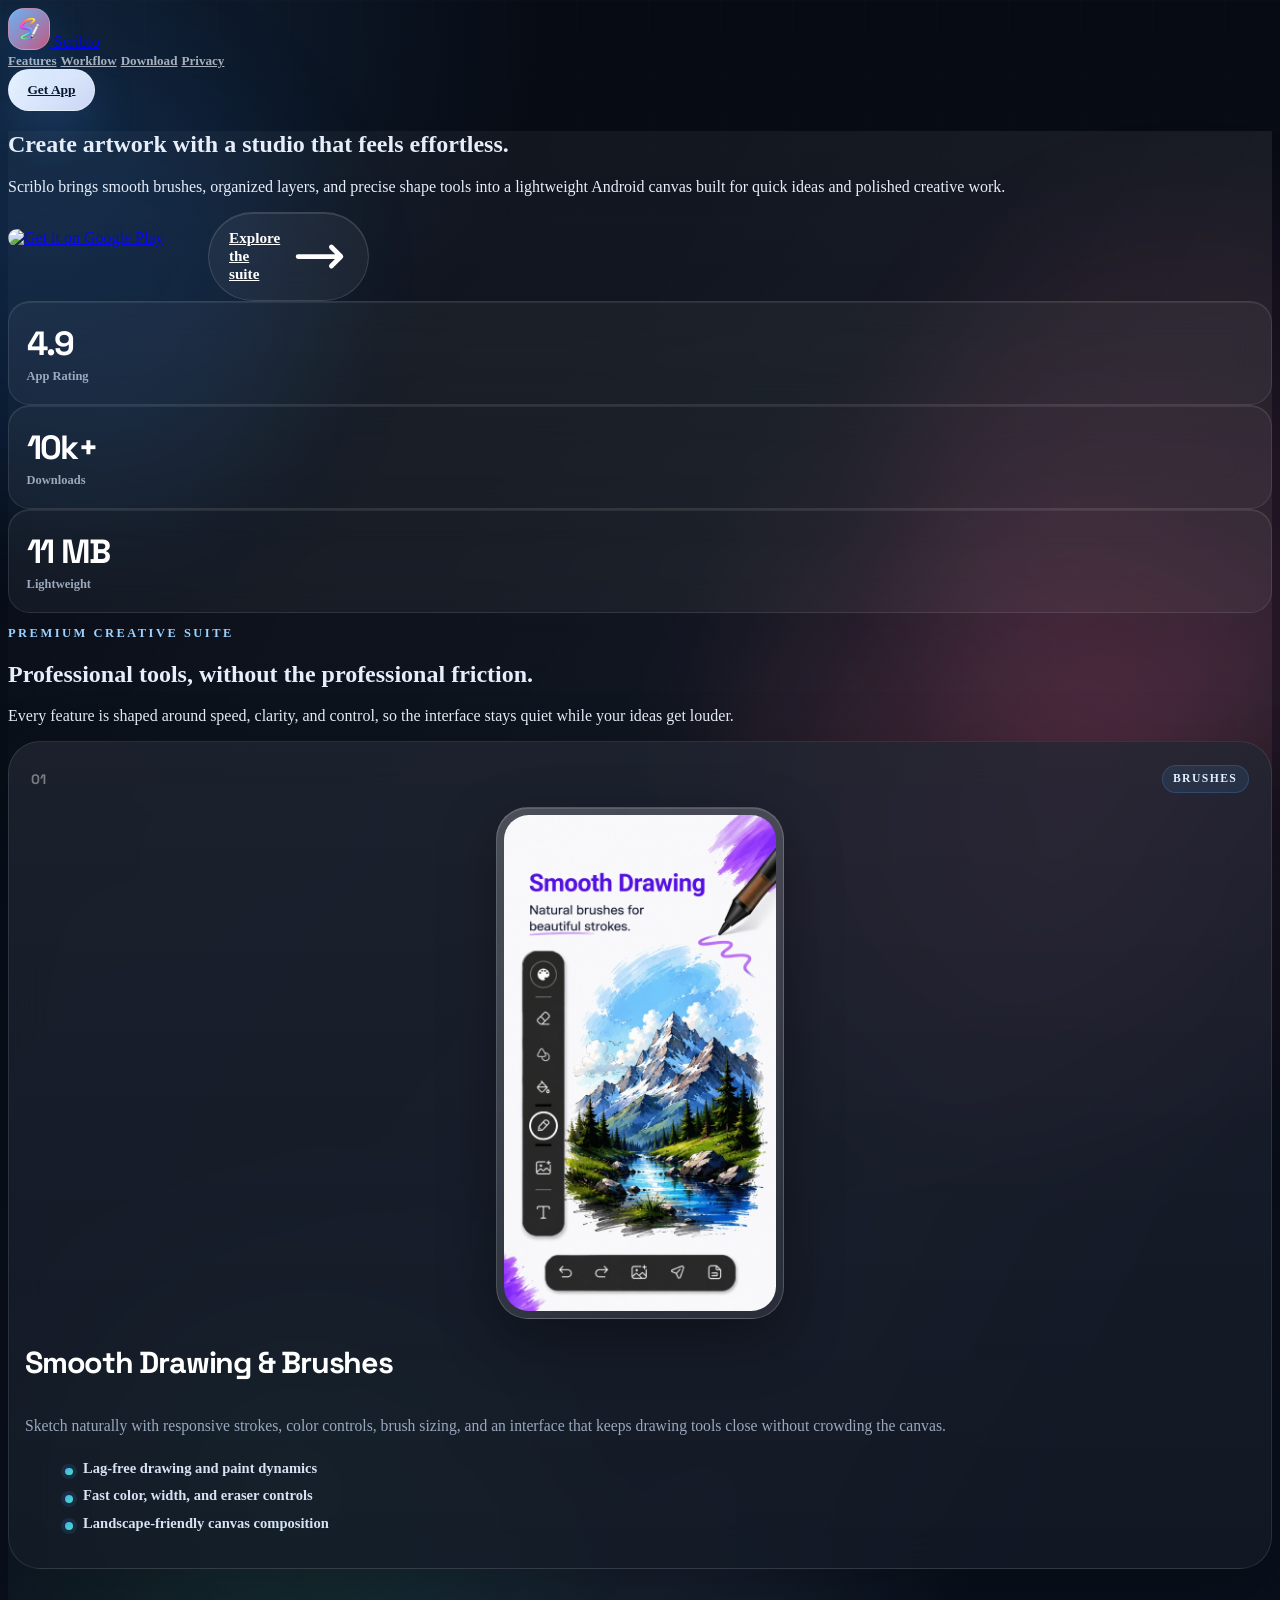
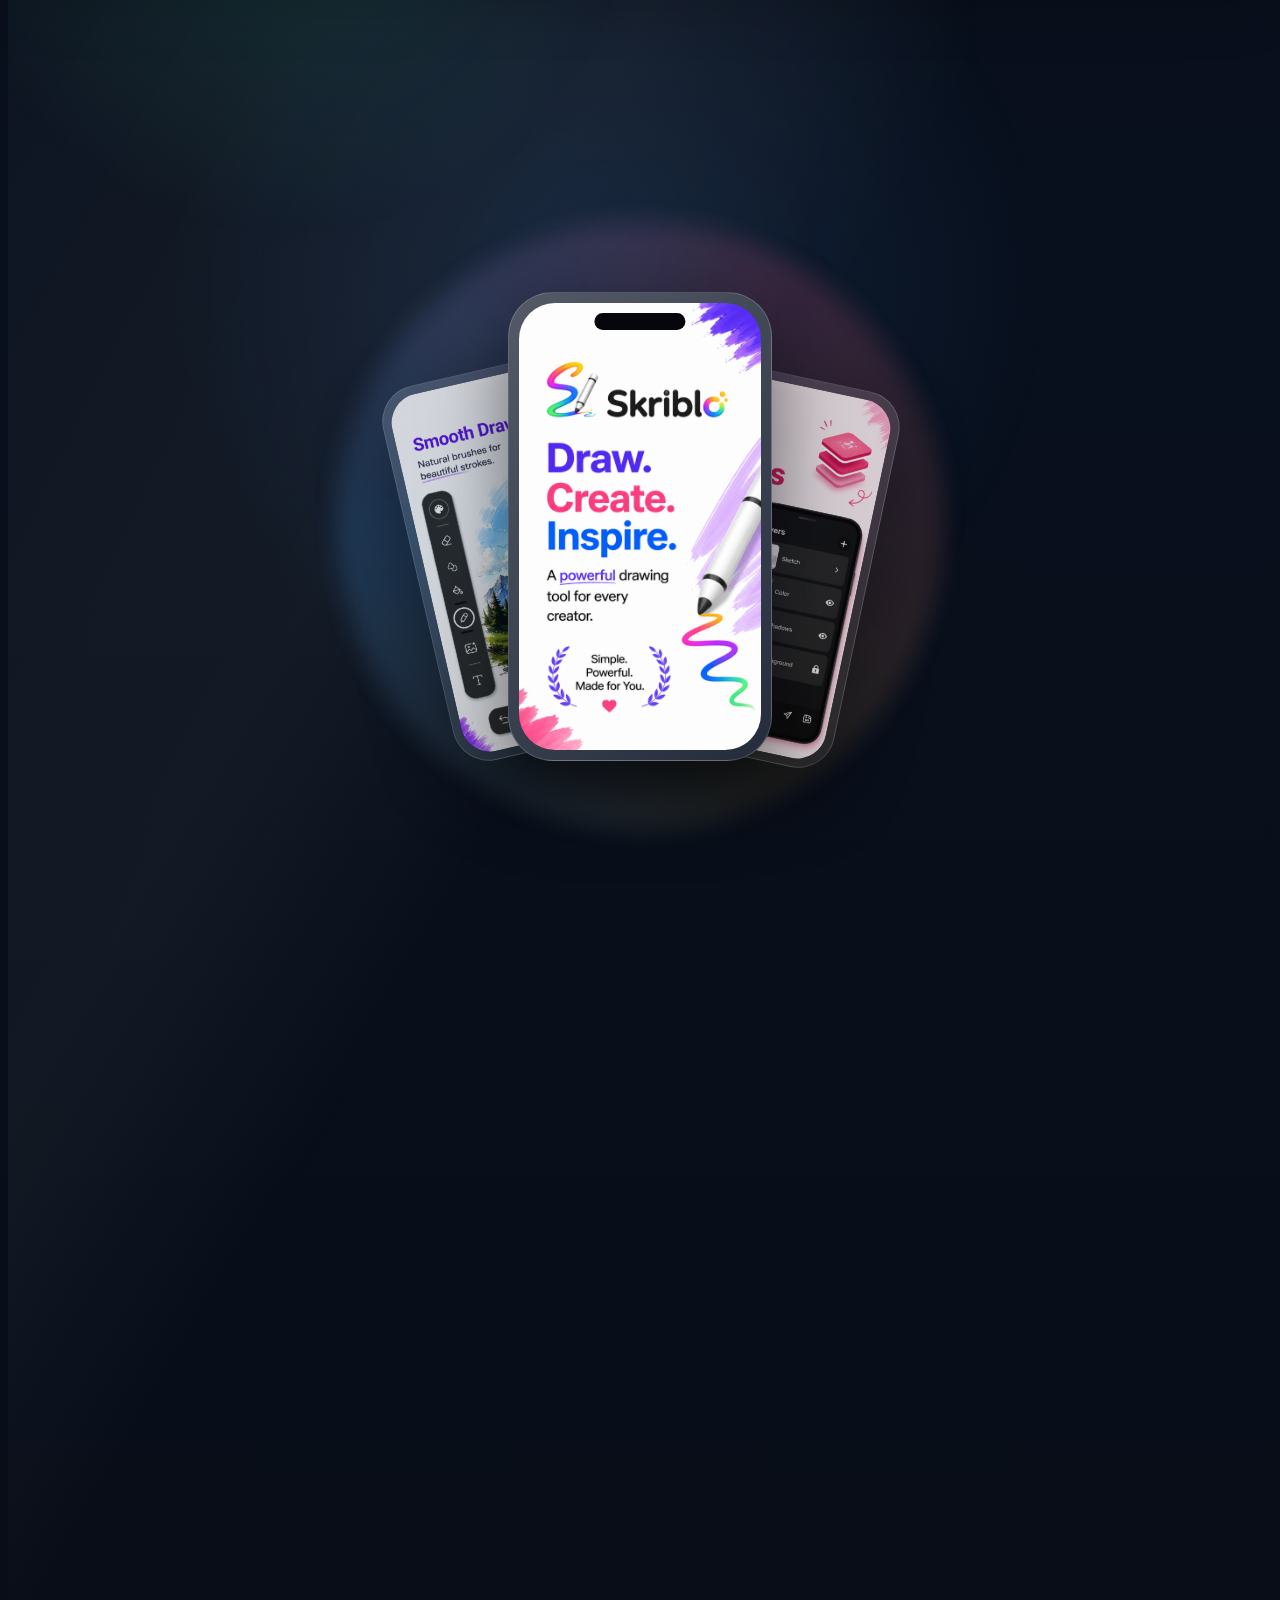
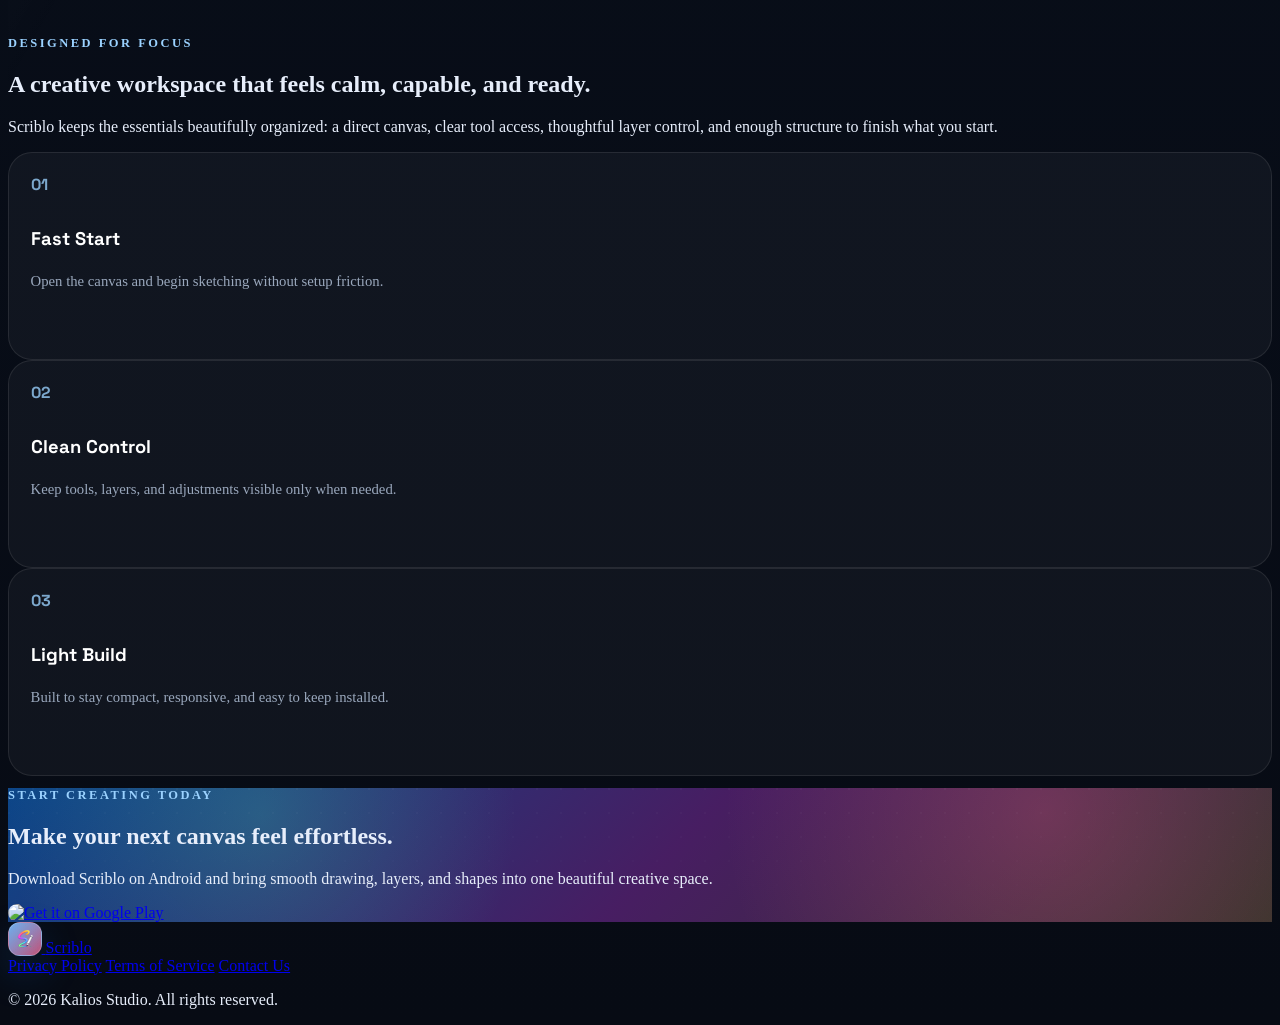
==== commit 6d88174f: "Add files via upload" ====
--- a/index.html
+++ b/index.html
@@ -3,14 +3,17 @@
 <head>
     <meta charset="UTF-8">
     <meta name="viewport" content="width=device-width, initial-scale=1.0">
-    <meta name="description" content="Scriblo - The ultimate playground for your creativity. Draw, create stickers, and let your imagination run wild with our premium drawing app.">
-    <title>Scriblo - Unleash Your Creativity</title>
-    
-    <!-- Google Fonts: Inter -->
+    <meta name="description" content="Scriblo is a premium, lightweight drawing studio for smooth brushes, precise shapes, and organized creative layers on Android.">
+    <title>Scriblo - Premium Drawing Studio</title>
+    <link rel="icon" type="image/png" sizes="188x188" href="assets/logo.png">
+    <link rel="apple-touch-icon" href="assets/logo.png">
+    <meta name="theme-color" content="#070B14">
+
+    <!-- Google Fonts -->
     <link rel="preconnect" href="https://fonts.googleapis.com">
     <link rel="preconnect" href="https://fonts.gstatic.com" crossorigin>
-    <link href="https://fonts.googleapis.com/css2?family=Inter:wght@400;500;600;700;800&display=swap" rel="stylesheet">
-    
+    <link href="https://fonts.googleapis.com/css2?family=Plus+Jakarta+Sans:wght@400;500;600;700;800&family=Space+Grotesk:wght@500;600;700&display=swap" rel="stylesheet">
+
     <!-- Tailwind CSS -->
     <script src="https://cdn.tailwindcss.com"></script>
     <script>
@@ -19,333 +22,297 @@
             theme: {
                 extend: {
                     fontFamily: {
-                        sans: ['Inter', 'sans-serif'],
+                        sans: ['Plus Jakarta Sans', 'sans-serif'],
+                        display: ['Space Grotesk', 'sans-serif'],
                     },
                     colors: {
+                        ink: {
+                            950: '#070B14',
+                            900: '#0B1220',
+                            800: '#111B2E',
+                        },
                         brand: {
-                            50: '#f0f5ff',
-                            100: '#e5edff',
-                            200: '#cddbfe',
-                            300: '#a4c2fe',
-                            400: '#769cfc',
-                            500: '#4f71f9',
-                            600: '#354eee',
-                            700: '#2a3bd7',
-                            800: '#2532ae',
-                            900: '#232f8b',
-                            950: '#171e55',
+                            50: '#eef7ff',
+                            100: '#d9edff',
+                            200: '#b6dcff',
+                            300: '#83c4ff',
+                            400: '#4aa5ff',
+                            500: '#1d82f5',
+                            600: '#0d65d4',
+                            700: '#0f51ab',
+                            800: '#124687',
+                            900: '#143b70',
                         },
-                        dark: {
-                            bg: '#0f172a',
-                            surface: '#1e293b',
-                            border: '#334155'
+                        bloom: {
+                            coral: '#ff5f8f',
+                            gold: '#f6c86f',
+                            mint: '#43e7b2',
                         }
                     },
+                    boxShadow: {
+                        glow: '0 24px 80px rgba(29, 130, 245, 0.22)',
+                        premium: '0 24px 70px rgba(0, 0, 0, 0.42)',
+                    },
                     animation: {
-                        'float': 'float 6s ease-in-out infinite',
-                        'blob': 'blob 7s infinite',
+                        float: 'float 7s ease-in-out infinite',
+                        drift: 'drift 18s ease-in-out infinite alternate',
+                        shimmer: 'shimmer 8s linear infinite',
                     },
                     keyframes: {
                         float: {
                             '0%, 100%': { transform: 'translateY(0)' },
-                            '50%': { transform: 'translateY(-20px)' },
+                            '50%': { transform: 'translateY(-18px)' },
                         },
-                        blob: {
-                            '0%': { transform: 'translate(0px, 0px) scale(1)' },
-                            '33%': { transform: 'translate(30px, -50px) scale(1.1)' },
-                            '66%': { transform: 'translate(-20px, 20px) scale(0.9)' },
-                            '100%': { transform: 'translate(0px, 0px) scale(1)' },
+                        drift: {
+                            '0%': { transform: 'translate3d(-2%, 1%, 0) scale(1)' },
+                            '100%': { transform: 'translate3d(3%, -4%, 0) scale(1.08)' },
+                        },
+                        shimmer: {
+                            '0%': { transform: 'translateX(-120%)' },
+                            '100%': { transform: 'translateX(120%)' },
                         }
                     }
                 }
             }
         }
     </script>
-    
+
     <!-- Custom CSS -->
     <link rel="stylesheet" href="css/style.css">
 </head>
-<body class="bg-dark-bg text-slate-200 font-sans antialiased overflow-x-hidden selection:bg-brand-500 selection:text-white">
+<body class="bg-ink-950 text-slate-200 font-sans antialiased overflow-x-hidden selection:bg-brand-400 selection:text-ink-950">
+
+    <div class="site-ambient" aria-hidden="true">
+        <div class="ambient-orb ambient-orb-one"></div>
+        <div class="ambient-orb ambient-orb-two"></div>
+        <div class="ambient-grid"></div>
+    </div>
 
     <!-- Navigation -->
-    <nav id="navbar" class="fixed w-full z-50 transition-all duration-300 bg-dark-bg/50 backdrop-blur-lg border-b border-white/10">
-        <div class="max-w-7xl mx-auto px-6 py-4 flex justify-between items-center">
-            <div class="flex items-center gap-3 cursor-pointer group">
-                <div class="w-10 h-10 rounded-xl overflow-hidden bg-gradient-to-tr from-brand-600 to-purple-500 p-0.5 shadow-lg shadow-brand-500/20 group-hover:shadow-brand-500/40 transition-shadow">
-                    <img src="assets/logo.png" alt="Scriblo Logo" class="w-full h-full object-cover rounded-[10px] bg-dark-surface">
-                </div>
-                <span class="text-2xl font-bold bg-clip-text text-transparent bg-gradient-to-r from-white to-slate-400">Scriblo</span>
-            </div>
-            <div class="hidden md:flex items-center gap-8">
-                <a href="#features" class="text-sm font-medium text-slate-300 hover:text-white transition-colors">Features</a>
-                <a href="#download" class="text-sm font-medium text-slate-300 hover:text-white transition-colors">Download</a>
-                <a href="privacy.html" class="text-sm font-medium text-slate-300 hover:text-white transition-colors">Privacy</a>
-            </div>
-            <div class="flex items-center gap-4">
-                <a href="#download" class="px-6 py-2.5 rounded-full bg-white text-dark-bg font-semibold text-sm hover:scale-105 hover:shadow-[0_0_20px_rgba(255,255,255,0.3)] transition-all duration-300 active:scale-95">
-                    Get App
-                </a>
-            </div>
+    <nav id="navbar" class="fixed inset-x-0 top-0 z-50 border-b border-white/10 bg-ink-950/55 backdrop-blur-2xl transition-all duration-300">
+        <div class="mx-auto flex max-w-7xl items-center justify-between px-5 py-4 sm:px-6 lg:px-8">
+            <a href="#" class="group flex items-center gap-3" aria-label="Scriblo home">
+                <span class="logo-shell">
+                    <img src="assets/logo.png" alt="Scriblo Logo" class="h-full w-full rounded-[13px] object-cover">
+                </span>
+                <span class="font-display text-xl font-bold tracking-[-0.02em] text-white">Scriblo</span>
+            </a>
+
+            <div class="hidden items-center gap-8 rounded-full border border-white/10 bg-white/[0.04] px-5 py-2 md:flex">
+                <a href="#features" class="nav-link">Features</a>
+                <a href="#workflow" class="nav-link">Workflow</a>
+                <a href="#download" class="nav-link">Download</a>
+                <a href="privacy.html" class="nav-link">Privacy</a>
+            </div>
+
+            <a href="#download" class="premium-button premium-button-small">
+                Get App
+            </a>
         </div>
     </nav>
 
     <!-- Hero Section -->
-    <section class="relative min-h-screen flex items-center pt-28 pb-16 px-6 overflow-hidden">
-        <!-- Background Ambient Effects -->
-        <div class="absolute top-1/4 left-1/4 w-96 h-96 bg-brand-600/20 rounded-full mix-blend-screen filter blur-[100px] animate-blob"></div>
-        <div class="absolute top-1/3 right-1/4 w-96 h-96 bg-purple-600/20 rounded-full mix-blend-screen filter blur-[100px] animate-blob animation-delay-2000"></div>
-        <div class="absolute -bottom-32 left-1/2 w-96 h-96 bg-blue-600/20 rounded-full mix-blend-screen filter blur-[100px] animate-blob animation-delay-4000"></div>
-
-        <div class="max-w-7xl mx-auto w-full grid grid-cols-1 lg:grid-cols-12 gap-12 items-center relative z-10">
-            <!-- Hero Text -->
-            <div class="flex flex-col gap-8 max-w-2xl lg:col-span-6">
-                <div class="inline-flex items-center gap-2 px-4 py-2 rounded-full bg-white/5 border border-white/10 backdrop-blur-md w-fit">
-                    <span class="flex w-2 h-2 rounded-full bg-green-400 animate-pulse"></span>
-                    <span class="text-xs font-semibold tracking-wider text-slate-300 uppercase">Now available on Android</span>
-                </div>
-                
-                <h1 class="text-5xl md:text-6xl font-black leading-tight tracking-tight text-white">
-                    Draw. Create.<br>
-                    <span class="text-transparent bg-clip-text bg-gradient-to-r from-brand-400 via-purple-400 to-pink-400">Inspire your world.</span>
-                </h1>
-                
-                <p class="text-lg md:text-xl text-slate-400 leading-relaxed max-w-xl">
-                    Scriblo is the ultimate drawing companion. Sketch ideas, organize artwork with layers, perfect vector shapes, and unleash your creative potential on a beautiful digital canvas.
-                </p>
-                
-                <div class="flex flex-wrap items-center gap-4 mt-4">
-                    <a href="#download" class="inline-block hover:scale-105 transition-transform duration-300">
-                        <img alt="Get it on Google Play" src="https://play.google.com/intl/en_us/badges/static/images/badges/en_badge_web_generic.png" class="h-16" />
+    <main>
+        <section class="relative flex min-h-screen items-center overflow-hidden px-5 pb-20 pt-32 sm:px-6 lg:px-8">
+            <div class="hero-sheen" aria-hidden="true"></div>
+
+            <div class="relative z-10 mx-auto grid w-full max-w-7xl grid-cols-1 items-center gap-14 lg:grid-cols-12">
+                <div class="max-w-3xl lg:col-span-6" data-reveal>
+                    <h1 class="font-display text-5xl font-bold leading-[0.95] tracking-[-0.06em] text-white sm:text-6xl lg:text-7xl">
+                        Create artwork with a studio that feels effortless.
+                    </h1>
+
+                    <p class="mt-7 max-w-2xl text-lg leading-8 text-slate-300 sm:text-xl">
+                        Scriblo brings smooth brushes, organized layers, and precise shape tools into a lightweight Android canvas built for quick ideas and polished creative work.
+                    </p>
+
+                    <div class="mt-9 flex flex-col gap-4 sm:flex-row sm:items-center">
+                        <a href="https://play.google.com/store/apps/details?id=com.kaliosstudio.skriblo" target="_blank" rel="noopener noreferrer" class="store-badge" aria-label="Download Scriblo from Google Play">
+                            <img alt="Get it on Google Play" src="https://play.google.com/intl/en_us/badges/static/images/badges/en_badge_web_generic.png">
+                        </a>
+                        <a href="#features" class="premium-button premium-button-ghost">
+                            Explore the suite
+                            <svg class="h-5 w-5" fill="none" stroke="currentColor" viewBox="0 0 24 24" aria-hidden="true"><path stroke-linecap="round" stroke-linejoin="round" stroke-width="2" d="M17 8l4 4m0 0l-4 4m4-4H3"></path></svg>
+                        </a>
+                    </div>
+
+                    <div class="mt-10 grid max-w-2xl grid-cols-3 gap-3 sm:gap-4">
+                        <div class="stat-card">
+                            <span class="stat-value">4.9</span>
+                            <span class="stat-label">App Rating</span>
+                        </div>
+                        <div class="stat-card">
+                            <span class="stat-value">10k+</span>
+                            <span class="stat-label">Downloads</span>
+                        </div>
+                        <div class="stat-card">
+                            <span class="stat-value">11 MB</span>
+                            <span class="stat-label">Lightweight</span>
+                        </div>
+                    </div>
+                </div>
+
+                <div class="relative h-[560px] lg:col-span-6">
+                    <div class="device-stage">
+                        <div class="device-halo"></div>
+
+                        <div class="phone-frame phone-frame-left">
+                            <img src="assets/smooth-drawing.jpg" alt="Scriblo smooth drawing screen">
+                        </div>
+
+                        <div class="phone-frame phone-frame-right">
+                            <img src="assets/layers.png" alt="Scriblo layers management screen">
+                        </div>
+
+                        <div class="phone-frame phone-frame-main animate-float">
+                            <div class="phone-notch" aria-hidden="true"></div>
+                            <img src="assets/skriblo-hero.png" alt="Scriblo app home screen">
+                        </div>
+                    </div>
+                </div>
+            </div>
+        </section>
+
+        <!-- Features Section -->
+        <section id="features" class="relative overflow-hidden border-y border-white/10 px-5 py-28 sm:px-6 lg:px-8">
+            <div class="section-glow" aria-hidden="true"></div>
+
+            <div class="relative z-10 mx-auto max-w-7xl">
+                <div class="mx-auto max-w-3xl text-center" data-reveal>
+                    <p class="eyebrow">Premium Creative Suite</p>
+                    <h2 class="mt-4 font-display text-4xl font-bold tracking-[-0.04em] text-white sm:text-5xl">
+                        Professional tools, without the professional friction.
+                    </h2>
+                    <p class="mt-5 text-lg leading-8 text-slate-400">
+                        Every feature is shaped around speed, clarity, and control, so the interface stays quiet while your ideas get louder.
+                    </p>
+                </div>
+
+                <div id="workflow" class="mt-20 grid gap-6 lg:grid-cols-3">
+                    <article class="feature-card" data-reveal>
+                        <div class="feature-card-top">
+                            <span class="feature-number">01</span>
+                            <span class="feature-pill">Brushes</span>
+                        </div>
+                        <div class="screen-card">
+                            <img src="assets/smooth-drawing.jpg" alt="Smooth drawing tools in Scriblo">
+                        </div>
+                        <h3>Smooth Drawing & Brushes</h3>
+                        <p>Sketch naturally with responsive strokes, color controls, brush sizing, and an interface that keeps drawing tools close without crowding the canvas.</p>
+                        <ul>
+                            <li><span></span>Lag-free drawing and paint dynamics</li>
+                            <li><span></span>Fast color, width, and eraser controls</li>
+                            <li><span></span>Landscape-friendly canvas composition</li>
+                        </ul>
+                    </article>
+
+                    <article class="feature-card feature-card-raised" data-reveal>
+                        <div class="feature-card-top">
+                            <span class="feature-number">02</span>
+                            <span class="feature-pill feature-pill-coral">Layers</span>
+                        </div>
+                        <div class="screen-card">
+                            <img src="assets/layers.png" alt="Scriblo layers panel">
+                        </div>
+                        <h3>Full Layers Panel</h3>
+                        <p>Organize artwork into sketch, color, shadow, and background layers with the structure needed for focused, cleaner creative work.</p>
+                        <ul>
+                            <li><span></span>Add, reorder, lock, hide, and show layers</li>
+                            <li><span></span>Separate rough ideas from finished details</li>
+                            <li><span></span>Protect important layers from accidental edits</li>
+                        </ul>
+                    </article>
+
+                    <article class="feature-card" data-reveal>
+                        <div class="feature-card-top">
+                            <span class="feature-number">03</span>
+                            <span class="feature-pill feature-pill-gold">Shapes</span>
+                        </div>
+                        <div class="screen-card">
+                            <img src="assets/shapes-tools.png" alt="Scriblo shapes and templates tools">
+                        </div>
+                        <h3>Advanced Shapes & Outlines</h3>
+                        <p>Move from loose concepts to precise compositions with clean geometry, scalable shapes, and reusable layout templates.</p>
+                        <ul>
+                            <li><span></span>Lines, arrows, rectangles, circles, and more</li>
+                            <li><span></span>Precise outline tools for structured drawing</li>
+                            <li><span></span>Templates for characters and visual layouts</li>
+                        </ul>
+                    </article>
+                </div>
+            </div>
+        </section>
+
+        <!-- Detail Section -->
+        <section class="px-5 py-28 sm:px-6 lg:px-8">
+            <div class="mx-auto grid max-w-7xl gap-10 rounded-[2rem] border border-white/10 bg-white/[0.035] p-6 shadow-premium backdrop-blur-xl md:grid-cols-[0.9fr_1.1fr] md:p-10 lg:p-12" data-reveal>
+                <div class="detail-copy">
+                    <p class="eyebrow">Designed For Focus</p>
+                    <h2 class="mt-4 font-display text-3xl font-bold tracking-[-0.04em] text-white sm:text-4xl">
+                        A creative workspace that feels calm, capable, and ready.
+                    </h2>
+                    <p class="mt-5 text-lg leading-8 text-slate-400">
+                        Scriblo keeps the essentials beautifully organized: a direct canvas, clear tool access, thoughtful layer control, and enough structure to finish what you start.
+                    </p>
+                </div>
+
+                <div class="grid gap-4 sm:grid-cols-3">
+                    <div class="quality-card">
+                        <span>01</span>
+                        <h3>Fast Start</h3>
+                        <p>Open the canvas and begin sketching without setup friction.</p>
+                    </div>
+                    <div class="quality-card">
+                        <span>02</span>
+                        <h3>Clean Control</h3>
+                        <p>Keep tools, layers, and adjustments visible only when needed.</p>
+                    </div>
+                    <div class="quality-card">
+                        <span>03</span>
+                        <h3>Light Build</h3>
+                        <p>Built to stay compact, responsive, and easy to keep installed.</p>
+                    </div>
+                </div>
+            </div>
+        </section>
+
+        <!-- Download CTA Section -->
+        <section id="download" class="px-5 pb-28 sm:px-6 lg:px-8">
+            <div class="cta-panel mx-auto max-w-6xl overflow-hidden rounded-[2.25rem] border border-white/10 p-8 text-center shadow-glow sm:p-12 lg:p-16" data-reveal>
+                <div class="relative z-10 mx-auto flex max-w-3xl flex-col items-center">
+                    <p class="eyebrow">Start Creating Today</p>
+                    <h2 class="mt-4 font-display text-4xl font-bold tracking-[-0.05em] text-white sm:text-6xl">
+                        Make your next canvas feel effortless.
+                    </h2>
+                    <p class="mt-5 text-lg leading-8 text-slate-200">
+                        Download Scriblo on Android and bring smooth drawing, layers, and shapes into one beautiful creative space.
+                    </p>
+
+                    <a href="https://play.google.com/store/apps/details?id=com.kaliosstudio.skriblo" target="_blank" rel="noopener noreferrer" class="store-badge store-badge-large mt-9" aria-label="Download Scriblo from Google Play">
+                        <img alt="Get it on Google Play" src="https://play.google.com/intl/en_us/badges/static/images/badges/en_badge_web_generic.png">
                     </a>
-                    <a href="#features" class="px-8 py-4 rounded-full bg-white/5 border border-white/10 text-white font-semibold text-lg hover:bg-white/10 transition-all duration-300 hover:-translate-y-1 active:translate-y-0 flex items-center gap-2">
-                        <span>Explore Features</span>
-                        <svg class="w-5 h-5" fill="none" stroke="currentColor" viewBox="0 0 24 24"><path stroke-linecap="round" stroke-linejoin="round" stroke-width="2" d="M19 14l-7 7m0 0l-7-7m7 7V3"></path></svg>
-                    </a>
-                </div>
-                
-                <div class="flex items-center gap-6 mt-8 pt-8 border-t border-white/10">
-                    <div class="flex flex-col">
-                        <span class="text-3xl font-bold text-white">4.9</span>
-                        <span class="text-sm text-slate-400">App Rating</span>
-                    </div>
-                    <div class="w-px h-12 bg-white/10"></div>
-                    <div class="flex flex-col">
-                        <span class="text-3xl font-bold text-white">10k+</span>
-                        <span class="text-sm text-slate-400">Downloads</span>
-                    </div>
-                    <div class="w-px h-12 bg-white/10"></div>
-                    <div class="flex flex-col">
-                        <span class="text-3xl font-bold text-white">4.8+ MB</span>
-                        <span class="text-sm text-slate-400">Ultra Lightweight</span>
-                    </div>
-                </div>
-            </div>
-            
-            <!-- Hero Image Collage -->
-            <div class="relative w-full h-[550px] flex justify-center items-center lg:col-span-6 mt-12 lg:mt-0">
-                <!-- Background glow -->
-                <div class="absolute w-[80%] h-[80%] bg-gradient-to-tr from-brand-500/20 to-purple-500/20 rounded-full filter blur-3xl"></div>
-                
-                <!-- Left floating phone mockup (tilted left, behind) -->
-                <div class="absolute left-4 md:left-12 top-1/2 -translate-y-1/2 w-[180px] sm:w-[200px] h-[360px] sm:h-[400px] rounded-[2rem] border border-white/10 bg-dark-surface/80 p-1.5 shadow-2xl rotate-[-12deg] -translate-x-8 scale-90 opacity-80 hover:opacity-100 hover:scale-95 transition-all duration-500 hover:z-30 hover:rotate-[-6deg] group/left z-10">
-                    <div class="w-full h-full rounded-[1.75rem] overflow-hidden bg-slate-900 relative">
-                        <img src="assets/smooth-drawing.jpg" alt="Smooth Drawing App Screen" class="w-full h-full object-cover">
-                        <div class="absolute inset-0 bg-gradient-to-t from-dark-bg/40 to-transparent"></div>
-                    </div>
-                </div>
-
-                <!-- Right floating phone mockup (tilted right, behind) -->
-                <div class="absolute right-4 md:right-12 top-1/2 -translate-y-1/2 w-[180px] sm:w-[200px] h-[360px] sm:h-[400px] rounded-[2rem] border border-white/10 bg-dark-surface/80 p-1.5 shadow-2xl rotate-[12deg] translate-x-8 scale-90 opacity-80 hover:opacity-100 hover:scale-95 transition-all duration-500 hover:z-30 hover:rotate-[6deg] group/right z-10">
-                    <div class="w-full h-full rounded-[1.75rem] overflow-hidden bg-slate-900 relative">
-                        <img src="assets/layers.png" alt="Layers Management App Screen" class="w-full h-full object-cover">
-                        <div class="absolute inset-0 bg-gradient-to-t from-dark-bg/40 to-transparent"></div>
-                    </div>
-                </div>
-
-                <!-- Center Phone Mockup (focused, in front) -->
-                <div class="absolute top-1/2 -translate-y-1/2 w-[220px] sm:w-[240px] h-[440px] sm:h-[480px] rounded-[2.5rem] border border-white/20 bg-dark-surface/90 p-2 shadow-[0_20px_50px_rgba(0,0,0,0.8)] z-20 hover:scale-105 transition-all duration-500 animate-float group/center">
-                    <!-- Speaker/Notch -->
-                    <div class="absolute top-4 left-1/2 -translate-x-1/2 w-28 h-5 bg-black rounded-full z-30 flex items-center justify-center">
-                        <div class="w-12 h-1 bg-neutral-800 rounded-full"></div>
-                    </div>
-                    <div class="w-full h-full rounded-[2.25rem] overflow-hidden bg-slate-950 relative border border-white/5">
-                        <img src="assets/skriblo-hero.png" alt="Skriblo Main Screen" class="w-full h-full object-cover">
-                        <div class="absolute inset-0 bg-gradient-to-t from-dark-bg/20 to-transparent"></div>
-                    </div>
-                    
-                    <!-- Floating badge left -->
-                    <div class="absolute -left-12 sm:-left-16 bottom-20 px-3 py-1.5 bg-dark-surface/95 backdrop-blur-md border border-white/10 rounded-xl shadow-xl flex items-center gap-2 group-hover/center:-translate-x-2 transition-transform duration-300">
-                        <span class="w-2 h-2 rounded-full bg-brand-400"></span>
-                        <span class="text-[10px] font-bold text-white tracking-wide">100% Free</span>
-                    </div>
-                    
-                    <!-- Floating badge right -->
-                    <div class="absolute -right-12 sm:-right-16 top-24 px-3 py-1.5 bg-dark-surface/95 backdrop-blur-md border border-white/10 rounded-xl shadow-xl flex items-center gap-2 group-hover/center:translate-x-2 transition-transform duration-300">
-                        <span class="w-2 h-2 rounded-full bg-pink-400"></span>
-                        <span class="text-[10px] font-bold text-white tracking-wide">Smooth Drawing</span>
-                    </div>
-                </div>
-            </div>
-        </div>
-    </section>
-
-    <!-- Features Section -->
-    <section id="features" class="py-32 px-6 relative overflow-hidden border-t border-white/5 bg-slate-950/20">
-        <!-- Radial accent background -->
-        <div class="absolute top-1/2 left-1/2 -translate-x-1/2 -translate-y-1/2 w-[600px] h-[600px] bg-brand-500/5 rounded-full filter blur-[150px] pointer-events-none"></div>
-
-        <div class="max-w-7xl mx-auto">
-            <div class="text-center max-w-3xl mx-auto mb-28">
-                <div class="inline-flex items-center gap-2 px-3 py-1 rounded-full bg-brand-500/10 border border-brand-500/20 text-brand-400 text-xs font-semibold mb-4 tracking-wider uppercase">
-                    Powerful Creative Suite
-                </div>
-                <h2 class="text-4xl md:text-5xl font-black mb-6 tracking-tight text-white">Everything you need to <span class="text-transparent bg-clip-text bg-gradient-to-r from-brand-400 to-purple-400">create masterpieces</span></h2>
-                <p class="text-lg text-slate-400 leading-relaxed">Scriblo packs professional-grade drawing tools, layers, and custom shape builders into an interface that feels clean and intuitive.</p>
-            </div>
-            
-            <div class="flex flex-col gap-32">
-                <!-- Feature 1: Smooth Drawing -->
-                <div class="grid grid-cols-1 lg:grid-cols-2 gap-16 items-center">
-                    <div class="flex flex-col gap-6 order-2 lg:order-1">
-                        <div class="w-12 h-12 rounded-2xl bg-purple-500/10 border border-purple-500/20 flex items-center justify-center text-purple-400">
-                            <svg class="w-6 h-6" fill="none" viewBox="0 0 24 24" stroke="currentColor"><path stroke-linecap="round" stroke-linejoin="round" stroke-width="2" d="M15.232 5.232l3.536 3.536m-2.036-5.036a2.5 2.5 0 113.536 3.536L6.5 21.036H3v-3.572L16.732 3.732z" /></svg>
-                        </div>
-                        <h3 class="text-3xl md:text-4xl font-extrabold text-white">Smooth Drawing & Brushes</h3>
-                        <p class="text-slate-400 text-lg leading-relaxed">
-                            Experience incredibly smooth, lag-free stroke dynamics. With a powerful brush settings menu, you can customize widths, select colors, erase, and draw natural-feeling sketches effortlessly.
-                        </p>
-                        <ul class="flex flex-col gap-3 mt-2 text-slate-300">
-                            <li class="flex items-center gap-3">
-                                <span class="w-5 h-5 rounded-full bg-purple-500/20 border border-purple-500/30 flex items-center justify-center text-purple-400 text-xs font-bold flex-shrink-0">✓</span>
-                                <span>Lag-free drawing & paint dynamics</span>
-                            </li>
-                            <li class="flex items-center gap-3">
-                                <span class="w-5 h-5 rounded-full bg-purple-500/20 border border-purple-500/30 flex items-center justify-center text-purple-400 text-xs font-bold flex-shrink-0">✓</span>
-                                <span>Advanced tools sidebar for easy color and width changes</span>
-                            </li>
-                            <li class="flex items-center gap-3">
-                                <span class="w-5 h-5 rounded-full bg-purple-500/20 border border-purple-500/30 flex items-center justify-center text-purple-400 text-xs font-bold flex-shrink-0">✓</span>
-                                <span>Gorgeous canvas landscape drawing capabilities</span>
-                            </li>
-                        </ul>
-                    </div>
-                    
-                    <div class="relative order-1 lg:order-2 flex justify-center items-center group">
-                        <div class="absolute inset-0 bg-gradient-to-tr from-purple-500/10 to-pink-500/10 rounded-[2.5rem] transform rotate-2 scale-105 filter blur-xl group-hover:scale-110 transition-all duration-500"></div>
-                        <div class="relative w-full max-w-[320px] sm:max-w-[360px] aspect-[9/16] rounded-[2.5rem] border border-white/10 bg-dark-surface/50 backdrop-blur-xl p-2 shadow-2xl overflow-hidden hover:-translate-y-2 transition-transform duration-500">
-                            <img src="assets/smooth-drawing.jpg" alt="Smooth Drawing App Interface" class="w-full h-full object-cover rounded-[2.25rem]">
-                        </div>
-                    </div>
-                </div>
-
-                <!-- Feature 2: Layers & Organization -->
-                <div class="grid grid-cols-1 lg:grid-cols-2 gap-16 items-center">
-                    <div class="relative flex justify-center items-center group">
-                        <div class="absolute inset-0 bg-gradient-to-tr from-pink-500/10 to-orange-500/10 rounded-[2.5rem] transform -rotate-2 scale-105 filter blur-xl group-hover:scale-110 transition-all duration-500"></div>
-                        <div class="relative w-full max-w-[320px] sm:max-w-[360px] aspect-[9/16] rounded-[2.5rem] border border-white/10 bg-dark-surface/50 backdrop-blur-xl p-2 shadow-2xl overflow-hidden hover:-translate-y-2 transition-transform duration-500">
-                            <img src="assets/layers.png" alt="Layers Management App Interface" class="w-full h-full object-cover rounded-[2.25rem]">
-                        </div>
-                    </div>
-
-                    <div class="flex flex-col gap-6">
-                        <div class="w-12 h-12 rounded-2xl bg-pink-500/10 border border-pink-500/20 flex items-center justify-center text-pink-400">
-                            <svg class="w-6 h-6" fill="none" viewBox="0 0 24 24" stroke="currentColor"><path stroke-linecap="round" stroke-linejoin="round" stroke-width="2" d="M4 6a2 2 0 012-2h2a2 2 0 012 2v2a2 2 0 01-2 2H6a2 2 0 01-2-2V6zM14 6a2 2 0 012-2h2a2 2 0 012 2v2a2 2 0 01-2 2h-2a2 2 0 01-2-2V6zM4 16a2 2 0 012-2h2a2 2 0 012 2v2a2 2 0 01-2 2H6a2 2 0 01-2-2v-2zM14 16a2 2 0 012-2h2a2 2 0 012 2v2a2 2 0 01-2 2h-2a2 2 0 01-2-2v-2z" /></svg>
-                        </div>
-                        <h3 class="text-3xl md:text-4xl font-extrabold text-white">Full Layers Panel</h3>
-                        <p class="text-slate-400 text-lg leading-relaxed">
-                            Organize your artwork with ease using a full, professional-grade layers manager. Lock, hide, show, add, and re-order layers (Sketch, Color, Shadows, Background) to keep your project structure clean and manageable.
-                        </p>
-                        <ul class="flex flex-col gap-3 mt-2 text-slate-300">
-                            <li class="flex items-center gap-3">
-                                <span class="w-5 h-5 rounded-full bg-pink-500/20 border border-pink-500/30 flex items-center justify-center text-pink-400 text-xs font-bold flex-shrink-0">✓</span>
-                                <span>Organize layers to separate sketch, color, and shadows</span>
-                            </li>
-                            <li class="flex items-center gap-3">
-                                <span class="w-5 h-5 rounded-full bg-pink-500/20 border border-pink-500/30 flex items-center justify-center text-pink-400 text-xs font-bold flex-shrink-0">✓</span>
-                                <span>Toggle visibility to inspect specific layers in a click</span>
-                            </li>
-                            <li class="flex items-center gap-3">
-                                <span class="w-5 h-5 rounded-full bg-pink-500/20 border border-pink-500/30 flex items-center justify-center text-pink-400 text-xs font-bold flex-shrink-0">✓</span>
-                                <span>Lock key layers to protect them from accidental edits</span>
-                            </li>
-                        </ul>
-                    </div>
-                </div>
-
-                <!-- Feature 3: Shapes & Tools -->
-                <div class="grid grid-cols-1 lg:grid-cols-2 gap-16 items-center">
-                    <div class="flex flex-col gap-6 order-2 lg:order-1">
-                        <div class="w-12 h-12 rounded-2xl bg-blue-500/10 border border-blue-500/20 flex items-center justify-center text-blue-400">
-                            <svg class="w-6 h-6" fill="none" viewBox="0 0 24 24" stroke="currentColor"><path stroke-linecap="round" stroke-linejoin="round" stroke-width="2" d="M12 6V4m0 2a2 2 0 100 4m0-4a2 2 0 110 4m-6 8a2 2 0 100-4m0 4a2 2 0 110-4m0 4v2m0-6V4m6 6v10m6-2a2 2 0 100-4m0 4a2 2 0 110-4m0 4v2m0-6V4" /></svg>
-                        </div>
-                        <h3 class="text-3xl md:text-4xl font-extrabold text-white">Advanced Shapes & Outlines</h3>
-                        <p class="text-slate-400 text-lg leading-relaxed">
-                            Create geometric perfection with a complete set of template tools. Quickly spawn lines, arrows, rectangles, circles, ovals, triangles, diamonds, and hexagons with custom strokes.
-                        </p>
-                        <ul class="flex flex-col gap-3 mt-2 text-slate-300">
-                            <li class="flex items-center gap-3">
-                                <span class="w-5 h-5 rounded-full bg-blue-500/20 border border-blue-500/30 flex items-center justify-center text-blue-400 text-xs font-bold flex-shrink-0">✓</span>
-                                <span>10+ basic and advanced shapes instantly scalable</span>
-                            </li>
-                            <li class="flex items-center gap-3">
-                                <span class="w-5 h-5 rounded-full bg-blue-500/20 border border-blue-500/30 flex items-center justify-center text-blue-400 text-xs font-bold flex-shrink-0">✓</span>
-                                <span>Perfect symmetry options for rapid vector outline sketching</span>
-                            </li>
-                            <li class="flex items-center gap-3">
-                                <span class="w-5 h-5 rounded-full bg-blue-500/20 border border-blue-500/30 flex items-center justify-center text-blue-400 text-xs font-bold flex-shrink-0">✓</span>
-                                <span>Characters, animals, and custom layout templates</span>
-                            </li>
-                        </ul>
-                    </div>
-                    
-                    <div class="relative order-1 lg:order-2 flex justify-center items-center group">
-                        <div class="absolute inset-0 bg-gradient-to-tr from-blue-500/10 to-cyan-500/10 rounded-[2.5rem] transform rotate-2 scale-105 filter blur-xl group-hover:scale-110 transition-all duration-500"></div>
-                        <div class="relative w-full max-w-[320px] sm:max-w-[360px] aspect-[9/16] rounded-[2.5rem] border border-white/10 bg-dark-surface/50 backdrop-blur-xl p-2 shadow-2xl overflow-hidden hover:-translate-y-2 transition-transform duration-500">
-                            <img src="assets/shapes-tools.png" alt="Shapes and Templates App Interface" class="w-full h-full object-cover rounded-[2.25rem]">
-                        </div>
-                    </div>
-                </div>
-            </div>
-        </div>
-    </section>
-
-    <!-- Download CTA Section -->
-    <section id="download" class="py-24 px-6">
-        <div class="max-w-5xl mx-auto relative rounded-[3rem] overflow-hidden">
-            <!-- CTA Background -->
-            <div class="absolute inset-0 bg-gradient-to-r from-brand-900 to-purple-900"></div>
-            <div class="absolute inset-0 bg-[url('[data-uri]')] [mask-image:linear-gradient(to_bottom,white,transparent)]"></div>
-            
-            <div class="relative z-10 p-12 md:p-20 text-center flex flex-col items-center">
-                <h2 class="text-4xl md:text-6xl font-bold mb-6 text-white">Ready to start drawing?</h2>
-                <p class="text-xl text-brand-100 max-w-2xl mb-10">Join thousands of creators using Scriblo to bring their ideas to life. Download now and get started for free.</p>
-                
-                <a href="#" class="inline-block hover:scale-105 hover:shadow-[0_0_40px_rgba(255,255,255,0.2)] rounded-2xl transition-all duration-300">
-                    <img alt="Get it on Google Play" src="https://play.google.com/intl/en_us/badges/static/images/badges/en_badge_web_generic.png" class="h-20" />
-                </a>
-            </div>
-        </div>
-    </section>
+                </div>
+            </div>
+        </section>
+    </main>
 
     <!-- Footer -->
-    <footer class="border-t border-white/5 py-12 px-6">
-        <div class="max-w-7xl mx-auto flex flex-col md:flex-row justify-between items-center gap-6">
-            <div class="flex items-center gap-3">
-                <div class="w-8 h-8 rounded-lg overflow-hidden bg-gradient-to-tr from-brand-600 to-purple-500 p-0.5">
-                    <img src="assets/logo.png" alt="Scriblo Logo" class="w-full h-full object-cover rounded-[6px] bg-dark-surface">
-                </div>
-                <span class="text-xl font-bold text-white">Scriblo</span>
-            </div>
-            
-            <div class="flex items-center gap-6 text-sm text-slate-400">
+    <footer class="border-t border-white/10 px-5 py-10 sm:px-6 lg:px-8">
+        <div class="mx-auto flex max-w-7xl flex-col items-center justify-between gap-6 text-center md:flex-row md:text-left">
+            <a href="#" class="flex items-center gap-3" aria-label="Scriblo home">
+                <span class="logo-shell logo-shell-small">
+                    <img src="assets/logo.png" alt="Scriblo Logo" class="h-full w-full rounded-[9px] object-cover">
+                </span>
+                <span class="font-display text-lg font-bold text-white">Scriblo</span>
+            </a>
+
+            <div class="flex flex-wrap items-center justify-center gap-x-6 gap-y-3 text-sm font-medium text-slate-400">
                 <a href="privacy.html" class="hover:text-white transition-colors">Privacy Policy</a>
                 <a href="#" class="hover:text-white transition-colors">Terms of Service</a>
                 <a href="#" class="hover:text-white transition-colors">Contact Us</a>
             </div>
-            
-            <div class="text-sm text-slate-500">
-                &copy; 2026 Kalios Studio. All rights reserved.
-            </div>
+
+            <p class="text-sm text-slate-500">&copy; 2026 Kalios Studio. All rights reserved.</p>
         </div>
     </footer>
 
--- a/css/style.css
+++ b/css/style.css
@@ -1,60 +1,709 @@
 /* Custom Styles for Scriblo Web */
 
-/* Custom Scrollbar */
+:root {
+    --ink-950: #070b14;
+    --ink-900: #0b1220;
+    --ink-800: #111b2e;
+    --line: rgba(255, 255, 255, 0.1);
+    --muted: #9aa8bd;
+    --brand: #4aa5ff;
+    --coral: #ff5f8f;
+    --gold: #f6c86f;
+    --mint: #43e7b2;
+}
+
+* {
+    box-sizing: border-box;
+}
+
+html {
+    scroll-behavior: smooth;
+}
+
+body {
+    min-height: 100vh;
+    background:
+        radial-gradient(circle at top left, rgba(74, 165, 255, 0.16), transparent 34rem),
+        radial-gradient(circle at 84% 18%, rgba(255, 95, 143, 0.12), transparent 28rem),
+        linear-gradient(180deg, #070b14 0%, #09101d 44%, #070b14 100%);
+    color: #e7eefb;
+    -webkit-font-smoothing: antialiased;
+    -moz-osx-font-smoothing: grayscale;
+}
+
+body::before {
+    position: fixed;
+    inset: 0;
+    z-index: 0;
+    pointer-events: none;
+    content: "";
+    opacity: 0.32;
+    background-image:
+        linear-gradient(rgba(255, 255, 255, 0.04) 1px, transparent 1px),
+        linear-gradient(90deg, rgba(255, 255, 255, 0.04) 1px, transparent 1px);
+    background-size: 72px 72px;
+    mask-image: linear-gradient(to bottom, black 0%, transparent 72%);
+}
+
+main,
+footer {
+    position: relative;
+    z-index: 1;
+}
+
+img {
+    display: block;
+}
+
 ::-webkit-scrollbar {
     width: 10px;
 }
 
 ::-webkit-scrollbar-track {
-    background: #0f172a;
+    background: var(--ink-950);
 }
 
 ::-webkit-scrollbar-thumb {
-    background: #334155;
-    border-radius: 5px;
+    background: rgba(255, 255, 255, 0.16);
+    border: 2px solid var(--ink-950);
+    border-radius: 999px;
 }
 
 ::-webkit-scrollbar-thumb:hover {
-    background: #4f71f9;
-}
-
-/* Base Styles */
-html {
-    scroll-behavior: smooth;
-}
-
-body {
-    -webkit-font-smoothing: antialiased;
-    -moz-osx-font-smoothing: grayscale;
-}
-
-/* Animations */
-.animation-delay-2000 {
-    animation-delay: 2s;
-}
-
-.animation-delay-4000 {
-    animation-delay: 4s;
-}
-
-/* Feature Card Hover Effects */
+    background: rgba(74, 165, 255, 0.72);
+}
+
+.site-ambient {
+    position: fixed;
+    inset: 0;
+    z-index: 0;
+    overflow: hidden;
+    pointer-events: none;
+}
+
+.ambient-orb {
+    position: absolute;
+    border-radius: 999px;
+    filter: blur(70px);
+    opacity: 0.42;
+    animation: drift 18s ease-in-out infinite alternate;
+}
+
+.ambient-orb-one {
+    top: 8%;
+    left: -9rem;
+    width: 28rem;
+    height: 28rem;
+    background: rgba(29, 130, 245, 0.28);
+}
+
+.ambient-orb-two {
+    right: -11rem;
+    bottom: 15%;
+    width: 34rem;
+    height: 34rem;
+    background: rgba(255, 95, 143, 0.18);
+    animation-delay: -6s;
+}
+
+.ambient-grid {
+    position: absolute;
+    inset: auto -20% -35% -20%;
+    height: 46rem;
+    background:
+        linear-gradient(rgba(74, 165, 255, 0.16) 1px, transparent 1px),
+        linear-gradient(90deg, rgba(74, 165, 255, 0.16) 1px, transparent 1px);
+    background-size: 56px 56px;
+    transform: perspective(700px) rotateX(64deg);
+    transform-origin: center bottom;
+    opacity: 0.18;
+    mask-image: linear-gradient(to top, black, transparent);
+}
+
+.navbar-scrolled {
+    background: rgba(7, 11, 20, 0.82);
+    box-shadow: 0 18px 60px rgba(0, 0, 0, 0.24);
+}
+
+.logo-shell {
+    position: relative;
+    display: inline-flex;
+    width: 2.6rem;
+    height: 2.6rem;
+    padding: 2px;
+    overflow: hidden;
+    border: 1px solid rgba(255, 255, 255, 0.18);
+    border-radius: 1rem;
+    background:
+        linear-gradient(135deg, rgba(255, 255, 255, 0.24), rgba(255, 255, 255, 0.04)),
+        linear-gradient(135deg, rgba(74, 165, 255, 0.9), rgba(255, 95, 143, 0.75));
+    box-shadow: 0 16px 40px rgba(29, 130, 245, 0.22);
+}
+
+.logo-shell-small {
+    width: 2.1rem;
+    height: 2.1rem;
+    border-radius: 0.75rem;
+}
+
+.nav-link {
+    position: relative;
+    color: rgba(226, 232, 240, 0.72);
+    font-size: 0.82rem;
+    font-weight: 700;
+    transition: color 180ms ease;
+}
+
+.nav-link::after {
+    position: absolute;
+    right: 0;
+    bottom: -0.55rem;
+    left: 0;
+    height: 1px;
+    content: "";
+    background: linear-gradient(90deg, transparent, var(--brand), transparent);
+    opacity: 0;
+    transform: scaleX(0.25);
+    transition: opacity 180ms ease, transform 180ms ease;
+}
+
+.nav-link:hover {
+    color: white;
+}
+
+.nav-link:hover::after {
+    opacity: 1;
+    transform: scaleX(1);
+}
+
+.premium-button {
+    display: inline-flex;
+    align-items: center;
+    justify-content: center;
+    gap: 0.6rem;
+    min-height: 3.2rem;
+    padding: 0.95rem 1.25rem;
+    overflow: hidden;
+    color: #06111f;
+    font-size: 0.95rem;
+    font-weight: 800;
+    border: 1px solid rgba(255, 255, 255, 0.42);
+    border-radius: 999px;
+    background:
+        linear-gradient(135deg, rgba(255, 255, 255, 0.96), rgba(214, 232, 255, 0.92)),
+        linear-gradient(135deg, var(--brand), var(--coral));
+    box-shadow: 0 18px 48px rgba(74, 165, 255, 0.2);
+    transition: transform 220ms ease, box-shadow 220ms ease, border-color 220ms ease;
+}
+
+.premium-button:hover {
+    transform: translateY(-2px);
+    box-shadow: 0 22px 58px rgba(74, 165, 255, 0.28);
+}
+
+.premium-button:active {
+    transform: translateY(0);
+}
+
+.premium-button-small {
+    min-height: 2.65rem;
+    padding: 0.72rem 1.15rem;
+    font-size: 0.84rem;
+}
+
+.premium-button-ghost {
+    color: white;
+    border-color: rgba(255, 255, 255, 0.13);
+    background: rgba(255, 255, 255, 0.055);
+    box-shadow: inset 0 1px 0 rgba(255, 255, 255, 0.12);
+    backdrop-filter: blur(18px);
+}
+
+.premium-button-ghost:hover {
+    border-color: rgba(74, 165, 255, 0.42);
+    box-shadow: 0 18px 54px rgba(29, 130, 245, 0.18), inset 0 1px 0 rgba(255, 255, 255, 0.16);
+}
+
+.store-badge {
+    display: inline-flex;
+    align-items: center;
+    width: fit-content;
+    overflow: hidden;
+    border-radius: 1rem;
+    transition: transform 220ms ease, filter 220ms ease;
+}
+
+.store-badge img {
+    width: 12.25rem;
+    height: auto;
+}
+
+.store-badge-large img {
+    width: 14rem;
+}
+
+.store-badge:hover {
+    filter: drop-shadow(0 18px 32px rgba(74, 165, 255, 0.2));
+    transform: translateY(-2px);
+}
+
+.hero-sheen {
+    position: absolute;
+    inset: 0;
+    z-index: 0;
+    pointer-events: none;
+    background:
+        radial-gradient(circle at 48% 44%, rgba(74, 165, 255, 0.14), transparent 28rem),
+        linear-gradient(120deg, transparent 0%, rgba(255, 255, 255, 0.06) 42%, transparent 52%);
+    opacity: 0.85;
+}
+
+.stat-card {
+    display: flex;
+    min-height: 6.5rem;
+    flex-direction: column;
+    justify-content: center;
+    padding: 1.1rem;
+    border: 1px solid rgba(255, 255, 255, 0.1);
+    border-radius: 1.35rem;
+    background: rgba(255, 255, 255, 0.045);
+    box-shadow: inset 0 1px 0 rgba(255, 255, 255, 0.08);
+    backdrop-filter: blur(18px);
+}
+
+.stat-value {
+    color: white;
+    font-family: "Space Grotesk", sans-serif;
+    font-size: clamp(1.55rem, 3vw, 2.1rem);
+    font-weight: 700;
+    letter-spacing: -0.05em;
+}
+
+.stat-label {
+    margin-top: 0.25rem;
+    color: var(--muted);
+    font-size: 0.78rem;
+    font-weight: 700;
+}
+
+.device-stage {
+    position: absolute;
+    inset: 0;
+    display: flex;
+    align-items: center;
+    justify-content: center;
+}
+
+.device-halo {
+    position: absolute;
+    width: min(38rem, 88vw);
+    height: min(38rem, 88vw);
+    border-radius: 999px;
+    background:
+        radial-gradient(circle, rgba(74, 165, 255, 0.26), transparent 54%),
+        conic-gradient(from 150deg, rgba(246, 200, 111, 0.14), rgba(74, 165, 255, 0.24), rgba(255, 95, 143, 0.2), rgba(246, 200, 111, 0.14));
+    filter: blur(12px);
+    opacity: 0.84;
+}
+
+.phone-frame {
+    position: absolute;
+    overflow: hidden;
+    border: 1px solid rgba(255, 255, 255, 0.18);
+    border-radius: 2.3rem;
+    background: linear-gradient(145deg, rgba(255, 255, 255, 0.18), rgba(255, 255, 255, 0.04));
+    box-shadow: 0 28px 80px rgba(0, 0, 0, 0.54);
+    cursor: pointer;
+    padding: 0.48rem;
+    transition:
+        transform 420ms cubic-bezier(0.22, 1, 0.36, 1),
+        opacity 420ms ease,
+        filter 420ms ease,
+        box-shadow 420ms ease,
+        border-color 420ms ease;
+}
+
+.phone-frame img {
+    width: 100%;
+    height: 100%;
+    border-radius: 1.85rem;
+    object-fit: cover;
+}
+
+.phone-frame-left,
+.phone-frame-right {
+    z-index: 1;
+    width: clamp(10rem, 22vw, 13.5rem);
+    aspect-ratio: 9 / 16;
+    opacity: 0.82;
+}
+
+.phone-frame-left {
+    transform: translate(-54%, 8%) rotate(-13deg);
+}
+
+.phone-frame-right {
+    transform: translate(56%, 10%) rotate(12deg);
+}
+
+.phone-frame-main {
+    z-index: 3;
+    width: clamp(13rem, 26vw, 16.5rem);
+    aspect-ratio: 9 / 16;
+    border-radius: 2.8rem;
+    padding: 0.62rem;
+    background:
+        linear-gradient(135deg, rgba(255, 255, 255, 0.28), rgba(255, 255, 255, 0.08)),
+        #121a2b;
+}
+
+.phone-frame-main img {
+    border-radius: 2.25rem;
+}
+
+.device-stage.is-focusing .phone-frame:not(.is-focused),
+.device-stage:has(.phone-frame:hover) .phone-frame:not(:hover) {
+    opacity: 0.42;
+    filter: saturate(0.72) blur(0.5px);
+}
+
+.phone-frame.is-focused,
+.phone-frame:hover {
+    z-index: 8;
+    opacity: 1;
+    filter: none;
+    border-color: rgba(255, 255, 255, 0.36);
+    box-shadow: 0 34px 100px rgba(0, 0, 0, 0.62), 0 0 56px rgba(74, 165, 255, 0.24);
+}
+
+.phone-frame-left.is-focused,
+.phone-frame-left:hover {
+    transform: translate(-36%, 3%) rotate(-3deg) scale(1.08);
+}
+
+.phone-frame-right.is-focused,
+.phone-frame-right:hover {
+    transform: translate(36%, 3%) rotate(3deg) scale(1.08);
+}
+
+.phone-frame-main.is-focused,
+.phone-frame-main:hover {
+    animation: none;
+    transform: translateY(-0.5rem) scale(1.04);
+}
+
+.phone-notch {
+    position: absolute;
+    top: 1.25rem;
+    left: 50%;
+    z-index: 4;
+    width: 5.7rem;
+    height: 1.05rem;
+    border-radius: 999px;
+    background: #05070c;
+    transform: translateX(-50%);
+}
+
+.eyebrow {
+    color: #9bd2ff;
+    font-size: 0.78rem;
+    font-weight: 800;
+    letter-spacing: 0.2em;
+    text-transform: uppercase;
+}
+
+.section-glow {
+    position: absolute;
+    inset: 0;
+    pointer-events: none;
+    background:
+        radial-gradient(circle at 22% 34%, rgba(67, 231, 178, 0.12), transparent 22rem),
+        radial-gradient(circle at 82% 18%, rgba(255, 95, 143, 0.14), transparent 24rem),
+        linear-gradient(180deg, rgba(255, 255, 255, 0.035), transparent 20%);
+}
+
 .feature-card {
+    position: relative;
+    overflow: hidden;
+    padding: 1rem 1rem 1.35rem;
+    border: 1px solid rgba(255, 255, 255, 0.1);
+    border-radius: 2rem;
+    background:
+        linear-gradient(180deg, rgba(255, 255, 255, 0.075), rgba(255, 255, 255, 0.035)),
+        rgba(9, 16, 29, 0.74);
+    box-shadow: 0 22px 70px rgba(0, 0, 0, 0.24);
+    backdrop-filter: blur(22px);
+    transition: transform 280ms ease, border-color 280ms ease, box-shadow 280ms ease;
+}
+
+.feature-card::before {
+    position: absolute;
+    inset: 0;
+    content: "";
+    background: linear-gradient(110deg, transparent 22%, rgba(255, 255, 255, 0.08) 45%, transparent 62%);
+    opacity: 0;
+    transform: translateX(-120%);
+}
+
+.feature-card:hover {
+    border-color: rgba(74, 165, 255, 0.28);
+    box-shadow: 0 28px 90px rgba(0, 0, 0, 0.34);
+    transform: translateY(-8px);
+}
+
+.feature-card:hover::before {
+    opacity: 1;
+    animation: shimmer 1.2s ease;
+}
+
+.feature-card-raised {
+    transform: translateY(-1.6rem);
+}
+
+.feature-card-raised:hover {
+    transform: translateY(-2.1rem);
+}
+
+.feature-card-top {
+    display: flex;
+    align-items: center;
+    justify-content: space-between;
+    padding: 0.4rem 0.4rem 0.9rem;
+}
+
+.feature-number {
+    color: rgba(255, 255, 255, 0.42);
+    font-family: "Space Grotesk", sans-serif;
+    font-size: 0.86rem;
+    font-weight: 700;
+}
+
+.feature-pill {
+    color: #dff1ff;
+    font-size: 0.73rem;
+    font-weight: 800;
+    letter-spacing: 0.12em;
+    text-transform: uppercase;
+    border: 1px solid rgba(74, 165, 255, 0.22);
+    border-radius: 999px;
+    background: rgba(74, 165, 255, 0.1);
+    padding: 0.4rem 0.65rem;
+}
+
+.feature-pill-coral {
+    color: #ffdce7;
+    border-color: rgba(255, 95, 143, 0.24);
+    background: rgba(255, 95, 143, 0.12);
+}
+
+.feature-pill-gold {
+    color: #ffeccc;
+    border-color: rgba(246, 200, 111, 0.26);
+    background: rgba(246, 200, 111, 0.12);
+}
+
+.screen-card {
+    overflow: hidden;
+    width: min(100%, 18rem);
+    aspect-ratio: 9 / 16;
+    margin: 0 auto 1.5rem;
+    padding: 0.45rem;
+    border: 1px solid rgba(255, 255, 255, 0.16);
+    border-radius: 2rem;
+    background:
+        linear-gradient(145deg, rgba(255, 255, 255, 0.18), rgba(255, 255, 255, 0.04)),
+        rgba(255, 255, 255, 0.04);
+    box-shadow: inset 0 1px 0 rgba(255, 255, 255, 0.12), 0 20px 56px rgba(0, 0, 0, 0.34);
+}
+
+.screen-card img {
+    width: 100%;
+    height: 100%;
+    border-radius: 1.55rem;
+    object-fit: cover;
+}
+
+.feature-card h3 {
+    margin-top: 0.5rem;
+    color: white;
+    font-family: "Space Grotesk", sans-serif;
+    font-size: clamp(1.45rem, 2.5vw, 1.9rem);
+    font-weight: 700;
+    letter-spacing: -0.04em;
+}
+
+.feature-card p {
+    margin-top: 0.8rem;
+    color: var(--muted);
+    font-size: 0.98rem;
+    line-height: 1.75;
+}
+
+.feature-card ul {
+    display: flex;
+    flex-direction: column;
+    gap: 0.65rem;
+    margin-top: 1.25rem;
+    color: #d7e3f5;
+    font-size: 0.91rem;
+    font-weight: 600;
+}
+
+.feature-card li {
+    display: flex;
+    align-items: flex-start;
+    gap: 0.65rem;
+}
+
+.feature-card li span {
+    width: 0.48rem;
+    height: 0.48rem;
+    margin-top: 0.48rem;
+    border-radius: 999px;
+    background: linear-gradient(135deg, var(--brand), var(--mint));
+    box-shadow: 0 0 0 4px rgba(74, 165, 255, 0.12);
+    flex: 0 0 auto;
+}
+
+.detail-copy {
+    align-self: center;
+}
+
+.quality-card {
+    min-height: 13rem;
+    padding: 1.35rem;
+    border: 1px solid rgba(255, 255, 255, 0.09);
+    border-radius: 1.5rem;
+    background: rgba(255, 255, 255, 0.04);
+}
+
+.quality-card span {
+    color: rgba(155, 210, 255, 0.78);
+    font-family: "Space Grotesk", sans-serif;
+    font-weight: 700;
+}
+
+.quality-card h3 {
+    margin-top: 2rem;
+    color: white;
+    font-family: "Space Grotesk", sans-serif;
+    font-size: 1.15rem;
+    font-weight: 700;
+}
+
+.quality-card p {
+    margin-top: 0.55rem;
+    color: var(--muted);
+    font-size: 0.92rem;
+    line-height: 1.65;
+}
+
+.cta-panel {
+    position: relative;
+    background:
+        radial-gradient(circle at 20% 20%, rgba(67, 231, 178, 0.22), transparent 16rem),
+        radial-gradient(circle at 82% 18%, rgba(255, 95, 143, 0.25), transparent 20rem),
+        linear-gradient(135deg, rgba(14, 91, 178, 0.72), rgba(96, 36, 126, 0.72) 52%, rgba(246, 200, 111, 0.2)),
+        rgba(9, 16, 29, 0.82);
+}
+
+.cta-panel::before {
+    position: absolute;
+    inset: 0;
+    content: "";
+    background-image:
+        radial-gradient(circle at 1px 1px, rgba(255, 255, 255, 0.18) 1px, transparent 0);
+    background-size: 24px 24px;
+    opacity: 0.16;
+    mask-image: linear-gradient(to bottom, black, transparent);
+}
+
+.reveal-ready [data-reveal] {
+    opacity: 0;
+    transform: translateY(26px);
+    transition: opacity 720ms ease, transform 720ms cubic-bezier(0.22, 1, 0.36, 1);
+    transition-delay: var(--reveal-delay, 0ms);
+}
+
+.reveal-ready [data-reveal].is-visible {
+    opacity: 1;
     transform: translateY(0);
-    transition: transform 0.4s cubic-bezier(0.175, 0.885, 0.32, 1.275), box-shadow 0.4s ease;
-}
-
-.feature-card:hover {
-    transform: translateY(-10px);
-    box-shadow: 0 20px 40px -10px rgba(0, 0, 0, 0.5);
-}
-
-/* Navbar Scroll State */
-.navbar-scrolled {
-    background: rgba(15, 23, 42, 0.8);
-    box-shadow: 0 4px 30px rgba(0, 0, 0, 0.1);
-    backdrop-filter: blur(16px);
-    -webkit-backdrop-filter: blur(16px);
-    border-bottom: 1px solid rgba(255, 255, 255, 0.05);
-    padding-top: 0.5rem;
-    padding-bottom: 0.5rem;
-}
+}
+
+@media (max-width: 1023px) {
+    .feature-card-raised {
+        transform: translateY(0);
+    }
+
+    .feature-card-raised:hover {
+        transform: translateY(-8px);
+    }
+}
+
+@media (max-width: 767px) {
+    body::before {
+        background-size: 48px 48px;
+    }
+
+    .premium-button-small {
+        min-height: 2.45rem;
+        padding-inline: 1rem;
+    }
+
+    .store-badge img {
+        width: 11.5rem;
+    }
+
+    .store-badge-large img {
+        width: 12.5rem;
+    }
+
+    .device-stage {
+        transform: scale(0.88);
+    }
+
+    .phone-frame-left {
+        transform: translate(-44%, 8%) rotate(-12deg);
+    }
+
+    .phone-frame-right {
+        transform: translate(44%, 10%) rotate(12deg);
+    }
+
+    .stat-card {
+        min-height: 5.7rem;
+        padding: 0.85rem;
+        border-radius: 1rem;
+    }
+
+    .stat-label {
+        font-size: 0.68rem;
+    }
+}
+
+@media (max-width: 520px) {
+    .phone-frame-left,
+    .phone-frame-right {
+        opacity: 0.48;
+        width: 10.5rem;
+    }
+
+    .phone-frame-main {
+        width: 14rem;
+    }
+
+    .device-stage {
+        transform: scale(0.82);
+    }
+}
+
+@media (prefers-reduced-motion: reduce) {
+    *,
+    *::before,
+    *::after {
+        animation-duration: 0.01ms !important;
+        animation-iteration-count: 1 !important;
+        scroll-behavior: auto !important;
+        transition-duration: 0.01ms !important;
+    }
+}
